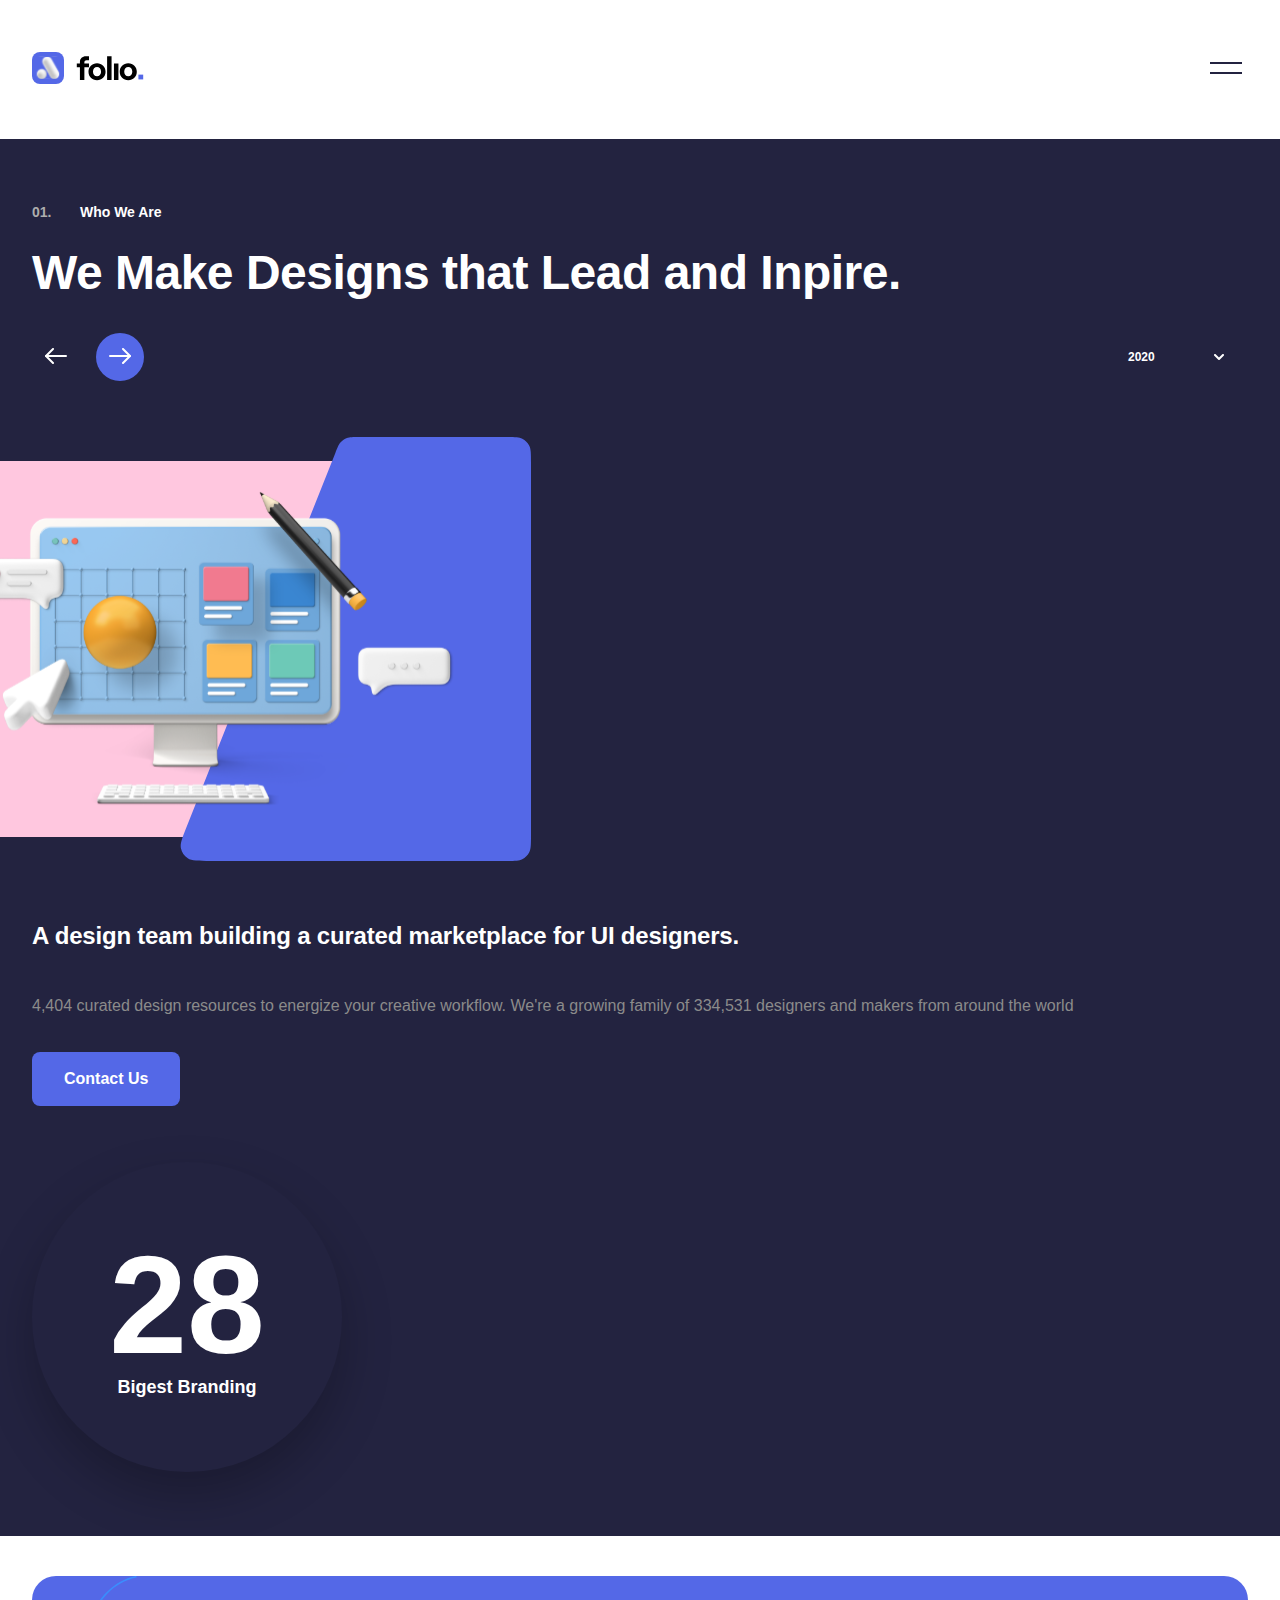
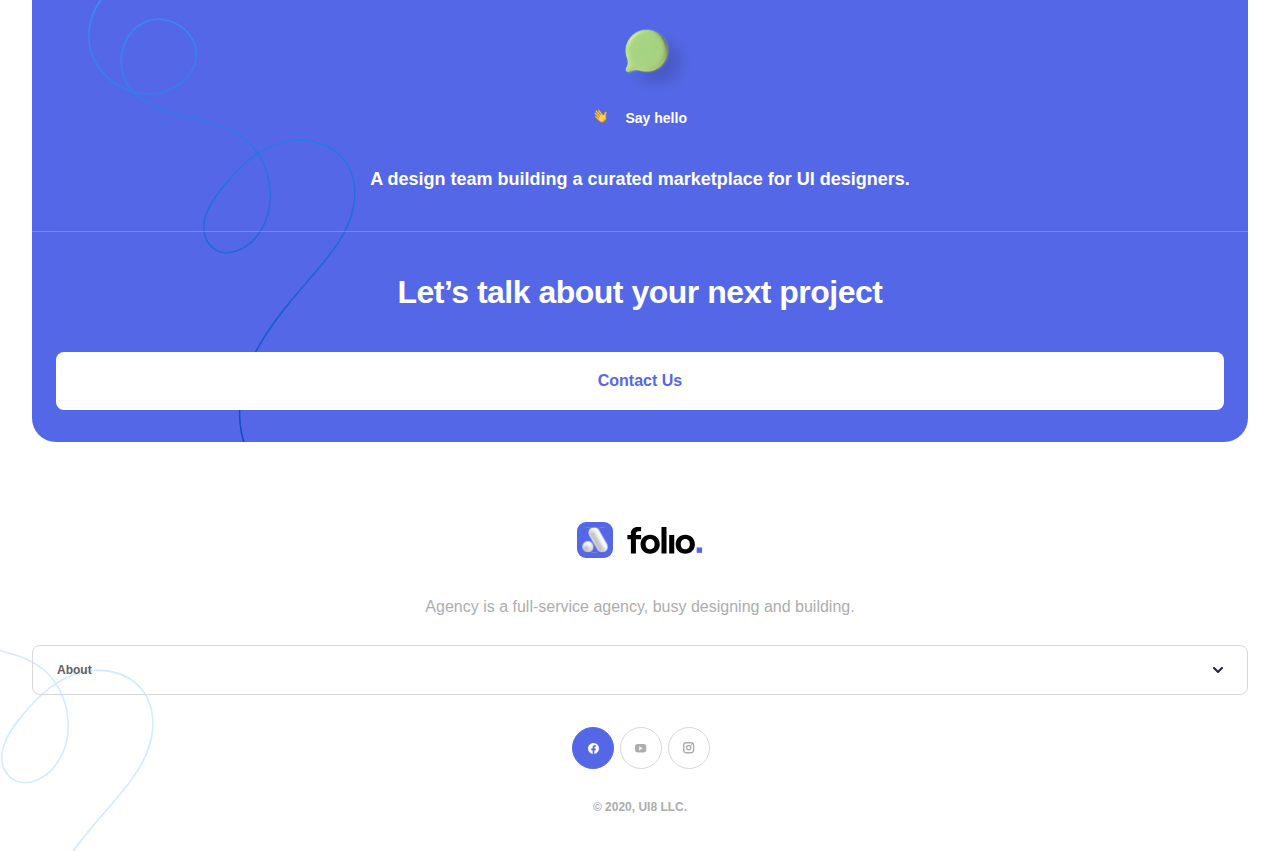
==== about.html @ a5c80059 "add navigation to page work" ====
<!DOCTYPE html>
<html lang="pt-br">
<head>
  <meta charset="UTF-8">
  <meta http-equiv="X-UA-Compatible" content="IE=edge">
  <meta name="viewport" content="width=device-width, initial-scale=1.0">

  <!-- Font -->
  <link rel="stylesheet" href="https://fonts.cdnfonts.com/css/sf-pro-display">

  <title>Folio Agency | Who We Are</title>
  <link rel="shortcut icon" href="./imgs/favicon.png" type="image/x-icon">

  <!-- Styles -->
  <link rel="stylesheet" href="./styles/reset.css">
  <link rel="stylesheet" href="./styles/styles.css">
</head>
<body>
  <header class="header">
    <a href="./" class="header__link">
      <img src="./imgs/logo-light-mode.svg" alt="Logo Folio Agency" class="header__logo">
    </a>
    <button type="button" class="header__button js-toggle-menu-button">
      <img src="./imgs/menu.svg" alt="Menu icon" class="header__icon header__icon--hamburger">
    </button>
  </header>

  <nav class="menu js-menu">
    <header class="header">
      <a href="./" class="header__link">
        <img src="./imgs/logo-dark-mode.svg" alt="Logo Folio Agency Dark Mode" class="header__logo">
      </a>
      <button type="button" class="header__button js-toggle-menu-button">
        <img src="./imgs/close.svg" alt="Close menu" class="header__icon header__icon--close">
      </button>
    </header>

    <ul class="menu__list">
      <li class="menu__item"><a href="./work.html" class="menu__link">Work</a></li>
      <li class="menu__item"><a href="./about.html" class="menu__link menu__link--active">About</a></li>
      <li class="menu__item"><a href="#" class="menu__link">Services</a></li>
      <li class="menu__item"><a href="./cta.html" class="menu__link">Jobs</a></li>
    </ul>

    <ul class="social-media social-media--menu">
      <li class="social-media__item social-media__item--menu social-media--facebook">
        <a href="https://pt-br.facebook.com/" class="social-media__link">
          <img src="./imgs/facebook.svg" alt="Facebook" class="social-media__image">
        </a>
      </li>
      <li class="social-media__item social-media__item--menu social-media--youtube">
        <a href="https://www.youtube.com/" class="social-media__link">
          <img src="./imgs/youtube.svg" alt="Youtube" class="social-media__image">
        </a>
      </li>
      <li class="social-media__item social-media__item--menu social-media--instagram">
        <a href="https://www.instagram.com/" class="social-media__link">
          <img src="./imgs/instagram.svg" alt="Instagram" class="social-media__image">
        </a>
      </li>
    </ul>
  </nav>


  <section class="about">
    <div class="container">
      <div class="summary__tag">
        <span class="summary__tag-number summary__tag-number--dark-mode">01.</span>
        <span class="summary__tag-text summary__tag-text--dark-mode">Who We Are</span>
      </div>

      <div class="summary__title summary__title--dark-mode mb-32">We Make Designs that Lead and Inpire.</div>

      <div class="about__navigation">
        <button class="about__button about__button--transparent">
          <img src="./imgs/arrow-left.svg" alt="Previous" class="about__button-img">
        </button>
        <button class="about__button about__button--primary">
          <img src="./imgs/arrow-right.svg" alt="Next" class="about__button-img">
        </button>

        <div class="select select--about">
          <span class="select__label select__label--about">2020</span>
          <img src="./imgs/dropdown.svg" alt="Dropdown" class="select__icon">
        </div>
      </div>
    </div>

    <img src="./imgs/who-we-are.svg" alt="Who We Are" class="about__image">

    <div class="container">
      <h6 class="about__heading">A design team building a curated marketplace for UI designers.</h6>

      <p class="about__text">4,404 curated design resources to energize your creative workflow. We're a growing family of 334,531 designers and makers from around the world</p>

      <a href="#" class="button">Contact Us</a>

      <div class="about__branding">
        <p class="about__branding-number">28</p>
        <p class="about__branding-text">Bigest Branding</p>
      </div>
    </div>
  </section>

  <footer class="footer">
    <div class="footer__card">
      <img src="./imgs/speech-bubble.svg" alt="Speech baloon" class="footer__speech">

      <p class="footer__greeting">
        <img src="./imgs/wave-hand.svg" alt="Say hello" class="footer__greeting-img">
        <span class="footer__greeting-text">Say hello</span>
      </p>

      <p class="footer__info">A design team building a curated marketplace for UI designers.</p>

      <h2 class="footer__invite">Let’s talk about your next project</h2>

      <div class="footer__card-container">
        <a href="#" class="footer__button">Contact Us</a>
      </div>
    </div>

    <div class="footer__container">
      <img src="./imgs/logo-light-mode.svg" alt="Logo Folio Agency" class="footer__image">

      <p class="footer__text">Agency is a full-service agency, busy designing and building.</p>

      <div class="select">
        <span class="select__label">About</span>
        <img src="./imgs/dropdown-dark.svg" alt="Dropdown" class="select__icon">
      </div>

      <ul class="social-media social-media--footer">
        <li class="social-media__item social-media__item--footer social-media--facebook">
          <a href="https://pt-br.facebook.com/" class="social-media__link social-media__link--primary">
            <img src="./imgs/facebook.svg" alt="Facebook" class="social-media__image">
          </a>
        </li>
        <li class="social-media__item social-media__item--footer social-media--youtube">
          <a href="https://www.youtube.com/" class="social-media__link">
            <img src="./imgs/youtube.svg" alt="Youtube" class="social-media__image">
          </a>
        </li>
        <li class="social-media__item social-media__item--footer social-media--instagram">
          <a href="https://www.instagram.com/" class="social-media__link">
            <img src="./imgs/instagram.svg" alt="Instagram" class="social-media__image">
          </a>
        </li>
      </ul>
    </div>

    <p class="footer__copyright">© 2020, UI8 LLC.</p>
  </footer>

  <script src="./js/index.js"></script>
</body>
</html>
---- styles/styles.css ----
html {
  box-sizing: border-box;
}

body {
  font-family: "SF Pro Display", sans-serif;
}

.header {
  display: flex;
  justify-content: space-between;
  align-items: center;
  padding: 52px 32px;
}
.header__logo {
  height: 32px;
  cursor: pointer;
}
.header__button {
  background-color: transparent;
  border: none;
}
.header__icon {
  cursor: pointer;
}
.header__icon--hamburger {
  width: 32px;
}
.header__icon--close {
  width: 24px;
}

.menu {
  position: fixed;
  top: 0;
  left: -100vw;
  z-index: 100;
  width: 100%;
  min-height: 100vh;
  background-color: #232340;
  background-image: url(../../imgs/line-menu.svg);
  background-repeat: no-repeat;
  background-position-x: 94px;
}
.menu--active {
  left: 0;
}
.menu__list {
  margin: 138px 32px 0;
}
.menu__item {
  margin-bottom: 40px;
}
.menu__item:last-of-type {
  margin-bottom: 0;
}
.menu__link {
  font-style: normal;
  font-weight: 700;
  font-size: 2rem;
  line-height: 2.5rem;
  letter-spacing: -0.03125rem;
  color: #595976;
  text-decoration: none;
}
.menu__link--active {
  color: #FFFFFF;
}

.hero {
  background-image: url(../../imgs/line.svg);
  background-repeat: no-repeat;
  background-position-x: 176px;
  overflow-x: hidden;
}
.hero__image {
  position: relative;
  top: -40px;
  left: 40px;
}

.about {
  background-color: #232340;
  overflow-x: hidden;
  padding: 64px 0;
}
.about__navigation {
  display: grid;
  grid-template-columns: 48px 48px 1fr;
  align-items: center;
  gap: 16px;
}
.about__button {
  border: none;
  border-radius: 50%;
  height: 48px;
  width: 48px;
}
.about__button--transparent {
  background-color: transparent;
}
.about__button--primary {
  background-color: #5468E7;
}
.about__image {
  position: relative;
  top: 0;
  left: -115px;
  height: 424px;
  margin: 56px 0;
}
.about__heading {
  font-style: normal;
  font-weight: 700;
  font-size: 1.5rem;
  line-height: 2rem;
  letter-spacing: -0.0125rem;
  color: #FFFFFF;
  margin-bottom: 40px;
}
.about__text {
  font-style: normal;
  font-weight: 400;
  font-size: 1rem;
  line-height: 1.75rem;
  color: #8B8B8B;
  margin-bottom: 32px;
}
.about__branding {
  display: flex;
  flex-direction: column;
  align-items: center;
  justify-content: center;
  width: 310px;
  height: 310px;
  box-shadow: 0px 23px 51px rgba(0, 0, 0, 0.242297);
  border-radius: 50%;
  margin-top: 56px;
}
.about__branding-number {
  color: #FFFFFF;
  font-size: 8.75rem;
  font-weight: 600;
}
.about__branding-text {
  font-style: normal;
  font-weight: 600;
  font-size: 1.125rem;
  line-height: 1.5rem;
  color: #FFFFFF;
}

.select {
  padding: 16px 24px;
  display: flex;
  justify-content: space-between;
  background-color: transparent;
  border-radius: 8px;
  border: 1px solid #D8D8D8;
}
.select--about {
  justify-self: end;
  border: none;
  width: 144px;
  box-sizing: border-box;
}
.select__label {
  font-style: normal;
  font-weight: 600;
  font-size: 0.75rem;
  line-height: 1rem;
  color: #606060;
}
.select__label--about {
  color: #FFFFFF;
}
.select__icon {
  width: 0.625rem;
}

.button {
  font-style: normal;
  font-weight: 700;
  font-size: 1rem;
  line-height: 1.375rem;
  color: #FFFFFF;
  display: inline-block;
  text-decoration: none;
  padding: 1rem 2rem;
  border-radius: 8px;
  background-color: #5468E7;
  cursor: pointer;
}
.button--white {
  color: #5468E7;
  background-color: #FFFFFF;
}
.button--above {
  position: relative;
  z-index: 10;
}
.button--large {
  width: 100%;
  box-sizing: border-box;
}

.footer {
  margin-top: 40px;
  padding-bottom: 36px;
  background-image: url(../../imgs/line.svg);
  background-repeat: no-repeat;
  background-position-y: 530px;
  background-position-x: -114px;
}
.footer__card {
  padding-top: 50px;
  padding-bottom: 32px;
  margin: 0 32px;
  border-radius: 24px;
  background-color: #5468E7;
  background-image: url(../../imgs/line-footer.svg);
  background-repeat: no-repeat;
  background-position-x: 56px;
  text-align: center;
}
.footer__card-container {
  padding: 0 24px;
}
.footer__speech {
  position: relative;
  left: 20px;
  margin-bottom: 6px;
}
.footer__greeting-img {
  width: 0.875rem;
  margin-right: 0.875rem;
}
.footer__greeting-text {
  font-style: normal;
  font-weight: 600;
  font-size: 0.875rem;
  line-height: 1.125rem;
  color: #FFFFFF;
}
.footer__info {
  font-style: normal;
  font-weight: 600;
  font-size: 1.125rem;
  line-height: 1.5rem;
  color: #FFFFFF;
  padding: 40px;
  border-bottom: 1px solid rgba(255, 255, 255, 0.2);
}
.footer__invite {
  font-style: normal;
  font-weight: 700;
  font-size: 2rem;
  line-height: 2.5rem;
  letter-spacing: -0.03125rem;
  color: #FFFFFF;
  margin: 40px 0;
  padding: 0 24px;
}
.footer__button {
  font-style: normal;
  font-weight: 700;
  font-size: 1rem;
  line-height: 1.375rem;
  color: #5468E7;
  text-decoration: none;
  background-color: #FFFFFF;
  border-radius: 8px;
  padding: 18px 0;
  display: block;
}
.footer__container {
  padding: 0 32px;
  text-align: center;
  margin-top: 80px;
}
.footer__image {
  height: 36px;
}
.footer__text {
  font-style: normal;
  font-weight: 400;
  font-size: 1rem;
  line-height: 1.75rem;
  color: #ADADAD;
  margin-top: 32px;
  margin-bottom: 24px;
}
.footer__copyright {
  font-style: normal;
  font-weight: 600;
  font-size: 0.75rem;
  line-height: 1rem;
  color: #ADADAD;
  margin-top: 32px;
  text-align: center;
}

.social-media {
  display: flex;
}
.social-media--menu {
  margin-left: 46px;
  margin-top: 146px;
  margin-bottom: 52px;
}
.social-media--footer {
  align-items: center;
  justify-content: center;
  margin-top: 32px;
}
.social-media__item {
  width: 2.5rem;
  height: 2.5rem;
}
.social-media__item--menu {
  margin-right: 32px;
}
.social-media__item--menu:last-of-type {
  margin-right: 0;
}
.social-media__item--footer {
  margin-right: 8px;
}
.social-media__item--footer:last-of-type {
  margin-right: 0;
}
.social-media__link {
  display: flex;
  align-items: center;
  justify-content: center;
  width: 100%;
  height: 100%;
  border: 1px solid #D8D8D8;
  border-radius: 50%;
}
.social-media__link--primary {
  border: 1px solid #5468E7;
  background-color: #5468E7;
}

.cta {
  overflow: hidden;
  position: relative;
  padding-bottom: 48px;
}
.cta__container {
  background-color: #5468E7;
  margin: 0 32px;
  border-radius: 28px;
  padding-top: 64px;
  padding-left: 40px;
  height: 930px;
  box-sizing: border-box;
}
.cta__image {
  position: absolute;
  z-index: 0;
  top: 250px;
  left: -88px;
}

.jobs {
  background: linear-gradient(360deg, rgba(255, 255, 255, 0.0001) 0%, rgba(237, 229, 240, 0.504289) 100%);
  position: relative;
  overflow: hidden;
}
.jobs::before {
  content: url(../../imgs/line-jobs.svg);
  position: absolute;
  z-index: -1;
  top: 0;
  left: 162px;
}
.jobs__card-list {
  display: grid;
  grid-template-columns: 1fr;
  gap: 16px;
  margin-top: 48px;
  padding-bottom: 56px;
  position: relative;
  z-index: 1;
}
.jobs__card-item {
  background: #FFFFFF;
  border-radius: 24px;
  margin: 0 32px;
  padding: 45px 40px;
  box-shadow: -4px 16px 46px 5px #EDEDED;
}
.jobs__card-item--highlight {
  background-color: #232340;
  margin-right: 0;
  border-radius: 24px 0 0 24px;
  display: grid;
  grid-template-columns: 1fr 64px;
  grid-template-rows: auto auto 1fr;
  padding-bottom: 12px;
  padding-top: 12px;
}
.jobs__card-title {
  font-style: normal;
  font-weight: 700;
  font-size: 1.5rem;
  line-height: 2rem;
  letter-spacing: -0.0125rem;
  color: #232340;
}
.jobs__card-title--highlight {
  color: #FFFFFF;
  margin-top: 33px;
}
.jobs__card-description {
  font-style: normal;
  font-weight: 400;
  font-size: 1rem;
  line-height: 1.75rem;
  color: #606060;
  margin-bottom: 10px;
}
.jobs__card-description--highlight {
  color: #8B8B8B;
}
.jobs__card-notification {
  font-style: normal;
  font-weight: 600;
  font-size: 0.875rem;
  line-height: 1.125rem;
  color: #FFFFFF;
  background-image: linear-gradient(180deg, #3A8FFF 0%, #0837AE 100%);
  display: inline-flex;
  width: 1.5rem;
  height: 1.5rem;
  border-radius: 50%;
  justify-content: center;
  align-items: center;
  margin-left: 15px;
}
.jobs__card-link {
  text-decoration: none;
}
.jobs__card-image {
  grid-row: 1/span 3;
  grid-column: 2;
}

.summary__title {
  font-style: normal;
  font-weight: 700;
  font-size: 3rem;
  line-height: 3.5rem;
  letter-spacing: -0.03125rem;
  color: #232340;
  margin-bottom: 24px;
}
.summary__title--dark-mode {
  color: #FFFFFF;
}
.summary__title--white {
  color: #FFFFFF;
}
.summary__text {
  font-style: normal;
  font-weight: 400;
  font-size: 1rem;
  line-height: 1.75rem;
  color: #606060;
}
.summary__tag {
  margin-bottom: 24px;
}
.summary__tag-number {
  font-style: normal;
  font-weight: 600;
  font-size: 0.875rem;
  line-height: 1.125rem;
  color: #5468E7;
  margin-right: 24px;
}
.summary__tag-number--dark-mode {
  color: #ADADAD;
}
.summary__tag-number--white {
  color: #FFFFFF;
}
.summary__tag-text {
  font-style: normal;
  font-weight: 600;
  font-size: 0.875rem;
  line-height: 1.125rem;
  color: #5468E7;
}
.summary__tag-text--dark-mode {
  color: #FFFFFF;
}
.summary__tag-text--white {
  color: #FFFFFF;
}

.projects {
  display: grid;
  grid-template-columns: 1fr;
  gap: 32px;
  margin: 56px 32px 0;
}

.project__image {
  max-width: 100%;
}
.project__image-container {
  background-color: #FFBA79;
  border-radius: 18px;
  height: 356px;
  box-sizing: border-box;
  display: flex;
  justify-content: center;
  align-items: center;
  position: relative;
}
.project__image-container--shade-3 {
  background-color: #E8BEFF;
}
.project__image-container--shade-4 {
  background-color: #FFCE79;
}
.project__image-container--shade-5 {
  background-color: #D1ECFD;
}
.project__featured {
  position: absolute;
  left: 24px;
  bottom: 24px;
  color: #FFFFFF;
  font-weight: 600;
  font-size: 0.625rem;
  line-height: 0.8125rem;
  display: inline-block;
  background-color: #908CFF;
  padding: 8px 16px;
  border-radius: 14px;
}
.project__title {
  font-style: normal;
  font-weight: 700;
  font-size: 1.5rem;
  line-height: 2rem;
  letter-spacing: -0.0125rem;
  color: #232340;
  margin-top: 24px;
}
.project__description {
  font-style: normal;
  font-weight: 400;
  font-size: 1rem;
  line-height: 1.75rem;
  color: #606060;
  width: 228px;
  margin-top: 16px;
}
.project__link {
  display: inline-flex;
  justify-content: center;
  align-items: center;
  height: 48px;
  width: 48px;
  margin-top: 24px;
  border: 2px solid #232340;
  border-radius: 50%;
}
.project__link-img {
  width: 20px;
}

.container {
  padding: 0 32px;
}

.mb-8 {
  margin-bottom: 8px;
}
.mb-24 {
  margin-bottom: 24px;
}
.mb-32 {
  margin-bottom: 32px;
}
.mt-48 {
  margin-top: 48px;
}

.z-index-1 {
  position: relative;
  z-index: 1;
}/*# sourceMappingURL=styles.css.map */
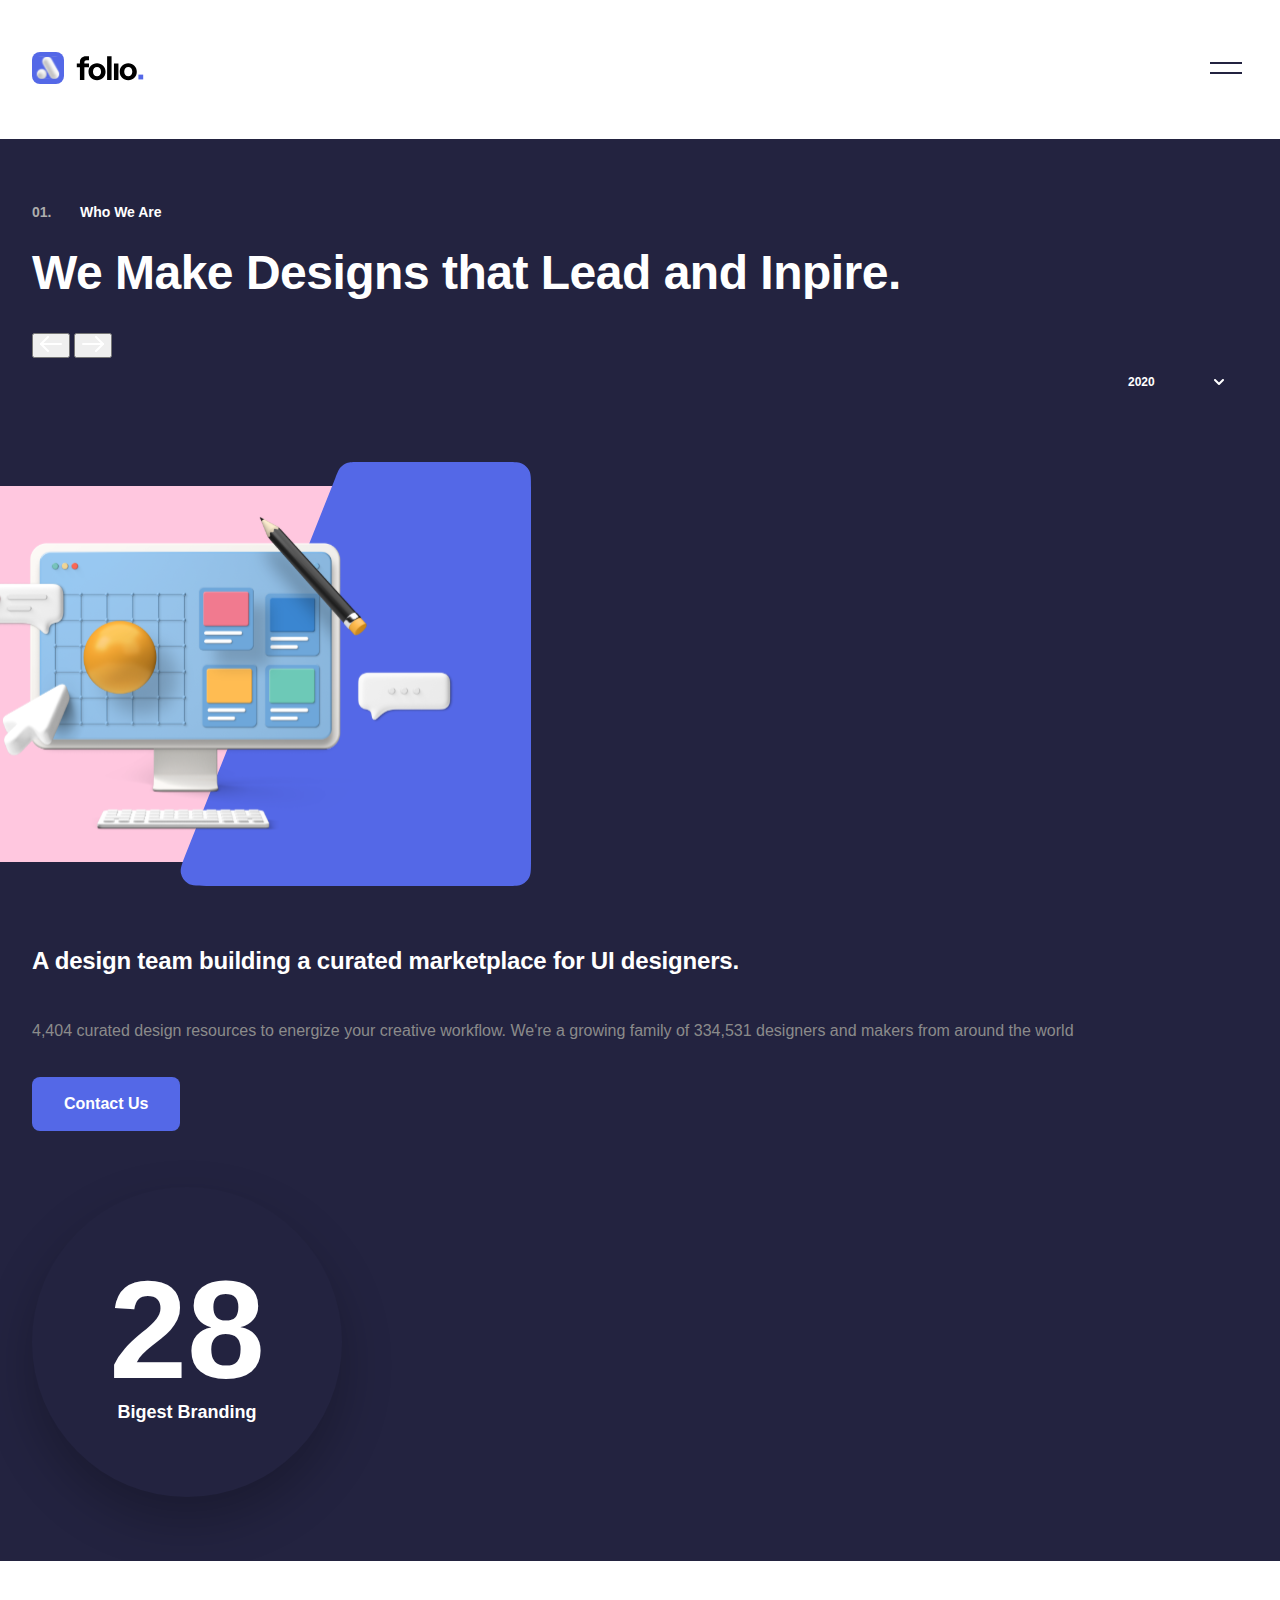
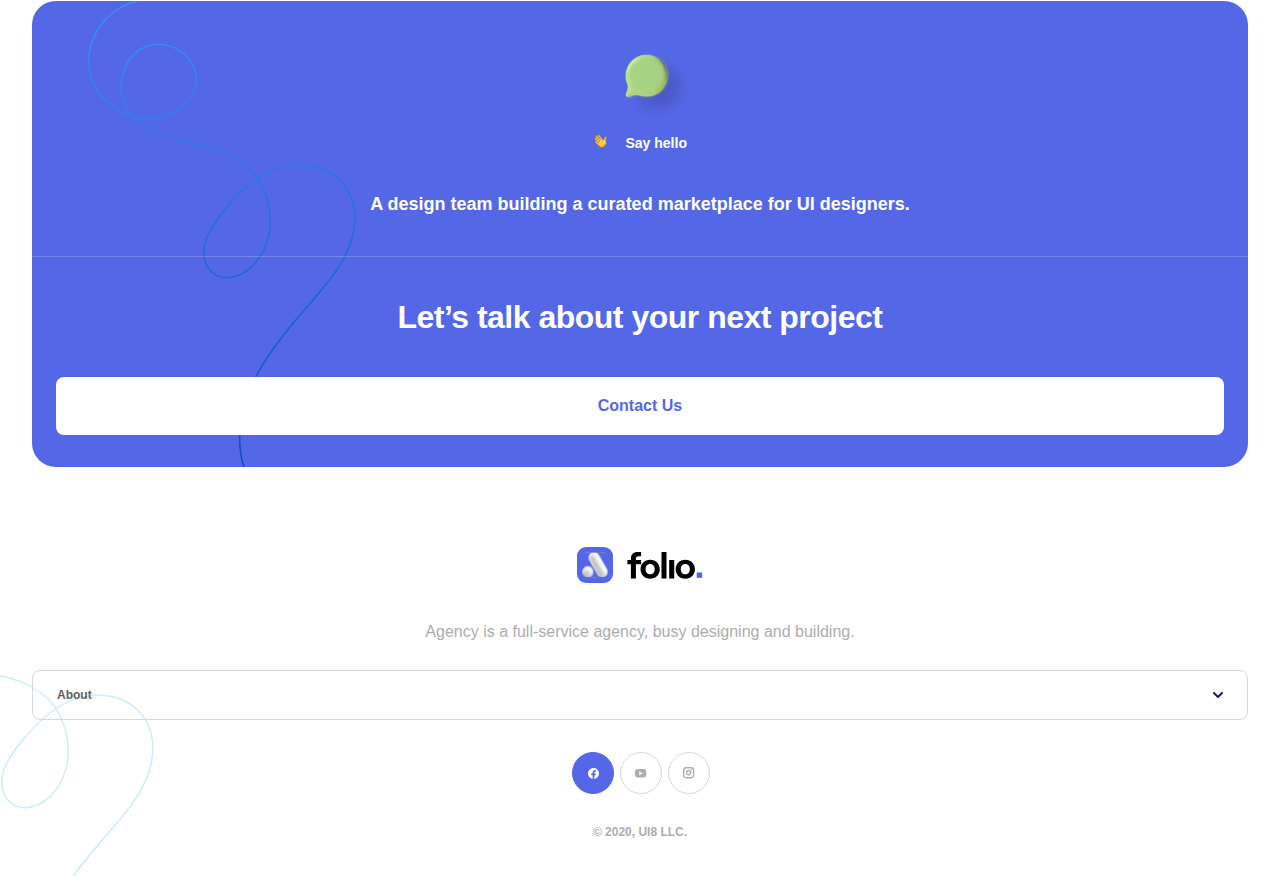
==== commit 56cb74f1: "add navigation to page services" ====
--- a/about.html
+++ b/about.html
@@ -38,7 +38,7 @@
     <ul class="menu__list">
       <li class="menu__item"><a href="./work.html" class="menu__link">Work</a></li>
       <li class="menu__item"><a href="./about.html" class="menu__link menu__link--active">About</a></li>
-      <li class="menu__item"><a href="#" class="menu__link">Services</a></li>
+      <li class="menu__item"><a href="./services.html" class="menu__link">Services</a></li>
       <li class="menu__item"><a href="./cta.html" class="menu__link">Jobs</a></li>
     </ul>
 
--- a/styles/styles.css
+++ b/styles/styles.css
@@ -84,24 +84,6 @@
   overflow-x: hidden;
   padding: 64px 0;
 }
-.about__navigation {
-  display: grid;
-  grid-template-columns: 48px 48px 1fr;
-  align-items: center;
-  gap: 16px;
-}
-.about__button {
-  border: none;
-  border-radius: 50%;
-  height: 48px;
-  width: 48px;
-}
-.about__button--transparent {
-  background-color: transparent;
-}
-.about__button--primary {
-  background-color: #5468E7;
-}
 .about__image {
   position: relative;
   top: 0;
@@ -463,6 +445,15 @@
 .summary__title--white {
   color: #FFFFFF;
 }
+.summary__title--small {
+  font-style: normal;
+  font-weight: 700;
+  font-size: 1.5rem;
+  line-height: 2rem;
+  letter-spacing: -0.0125rem;
+  color: #232340;
+  width: 228px;
+}
 .summary__text {
   font-style: normal;
   font-weight: 400;
@@ -499,6 +490,9 @@
 }
 .summary__tag-text--white {
   color: #FFFFFF;
+}
+.summary__tag-text--dark {
+  color: #232340;
 }
 
 .projects {
@@ -575,6 +569,124 @@
   width: 20px;
 }
 
+.service {
+  background: linear-gradient(360deg, rgba(255, 255, 255, 0.0001) 0%, rgba(237, 229, 240, 0.504289) 100%);
+}
+.service__line {
+  background: url(../../imgs/line-services.svg);
+  position: absolute;
+  top: 976px;
+  left: 0;
+  width: 100%;
+  height: 560px;
+  z-index: -1;
+}
+.service__line-2 {
+  background: url(../../imgs/line-services-2.svg);
+  position: absolute;
+  top: 1836px;
+  left: -53px;
+  width: 100%;
+  height: 560px;
+  z-index: -1;
+}
+.service__list {
+  display: grid;
+  grid-template-columns: 1fr;
+  gap: 24px;
+}
+.service__item {
+  display: flex;
+  align-items: center;
+  justify-content: center;
+  background-color: #FFFFFF;
+  box-shadow: 0 8px rgba(255, 255, 255, 0.5), -4px 16px 46px 5px #EDEDED;
+  border-radius: 32px;
+  box-sizing: border-box;
+  padding: 48px 0;
+}
+.service__item--highlight {
+  background-color: #5468E7;
+  box-shadow: none;
+}
+.service__name {
+  margin-left: 24px;
+  font-style: normal;
+  font-weight: 600;
+  font-size: 1.125rem;
+  line-height: 1.5rem;
+  color: #5468E7;
+}
+.service__name--highlight {
+  color: #FFFFFF;
+}
+
+.successfull__number {
+  font-style: normal;
+  font-weight: 600;
+  font-size: 8.75rem;
+  line-height: 10.4375rem;
+  color: #5468E7;
+}
+.successfull__text {
+  font-style: normal;
+  font-weight: 600;
+  font-size: 1.125rem;
+  line-height: 1.5rem;
+  color: #232340;
+  display: flex;
+  align-items: center;
+}
+.successfull__emoji {
+  margin-right: 16px;
+  font-size: 1.125rem;
+}
+
+.navigation {
+  display: grid;
+  grid-template-columns: 48px 48px 1fr;
+  align-items: center;
+  gap: 16px;
+}
+.navigation__button {
+  border: none;
+  border-radius: 50%;
+  height: 48px;
+  width: 48px;
+}
+.navigation__button--transparent {
+  background-color: transparent;
+}
+.navigation__button--primary {
+  background-color: #5468E7;
+}
+
+.carousel {
+  width: 100%;
+}
+.carousel__navigation {
+  display: flex;
+  align-items: center;
+  justify-content: center;
+  margin: 48px 0;
+}
+.carousel__link {
+  background-color: #FFFFFF;
+  box-shadow: 0px 1px 3px rgba(0, 0, 0, 0.30171);
+  width: 6px;
+  height: 6px;
+  margin-right: 24px;
+  cursor: pointer;
+  border-radius: 50%;
+}
+.carousel__link--active {
+  background: linear-gradient(180deg, #3A8FFF 0%, #0837AE 100%);
+  box-shadow: none;
+}
+.carousel__link:last-of-type {
+  margin-right: 0;
+}
+
 .container {
   padding: 0 32px;
 }
@@ -588,9 +700,15 @@
 .mb-32 {
   margin-bottom: 32px;
 }
+.mt-36 {
+  margin-top: 36px;
+}
 .mt-48 {
   margin-top: 48px;
 }
+.mt-56 {
+  margin-top: 56px;
+}
 
 .z-index-1 {
   position: relative;
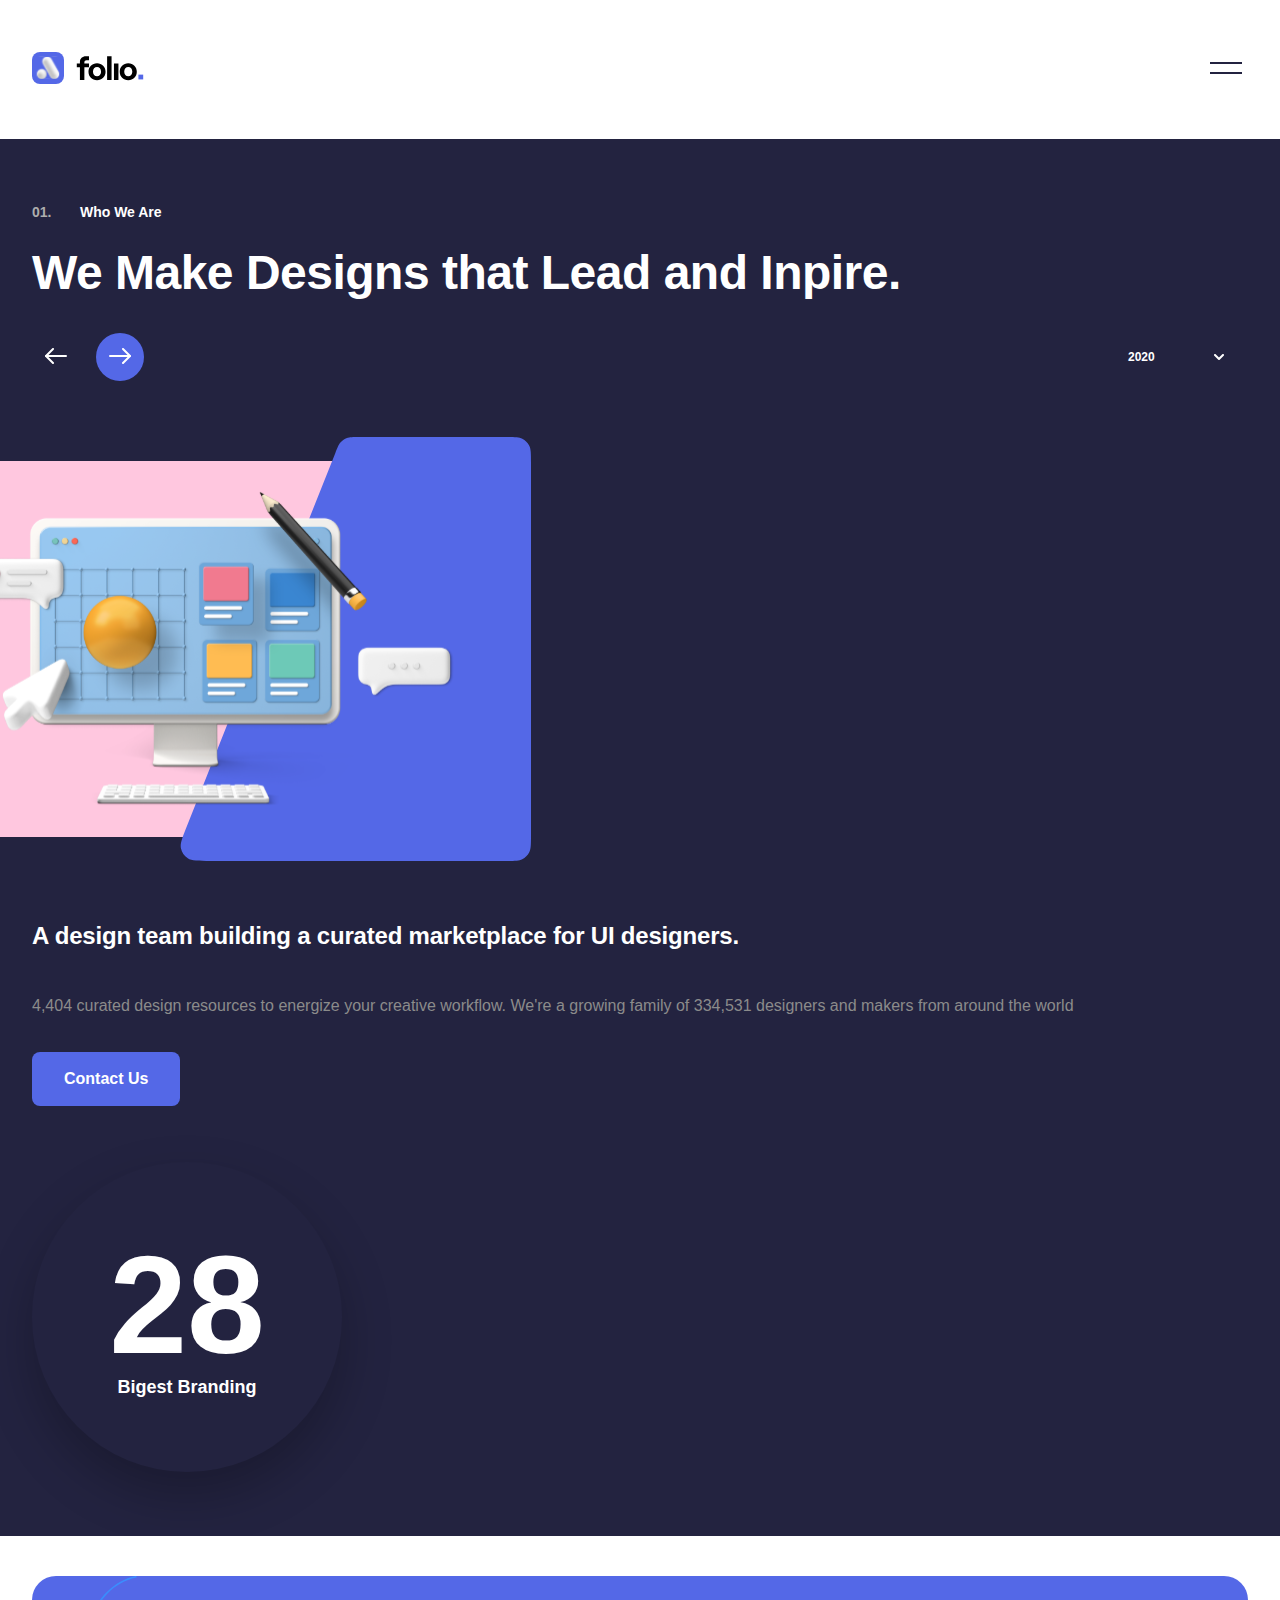
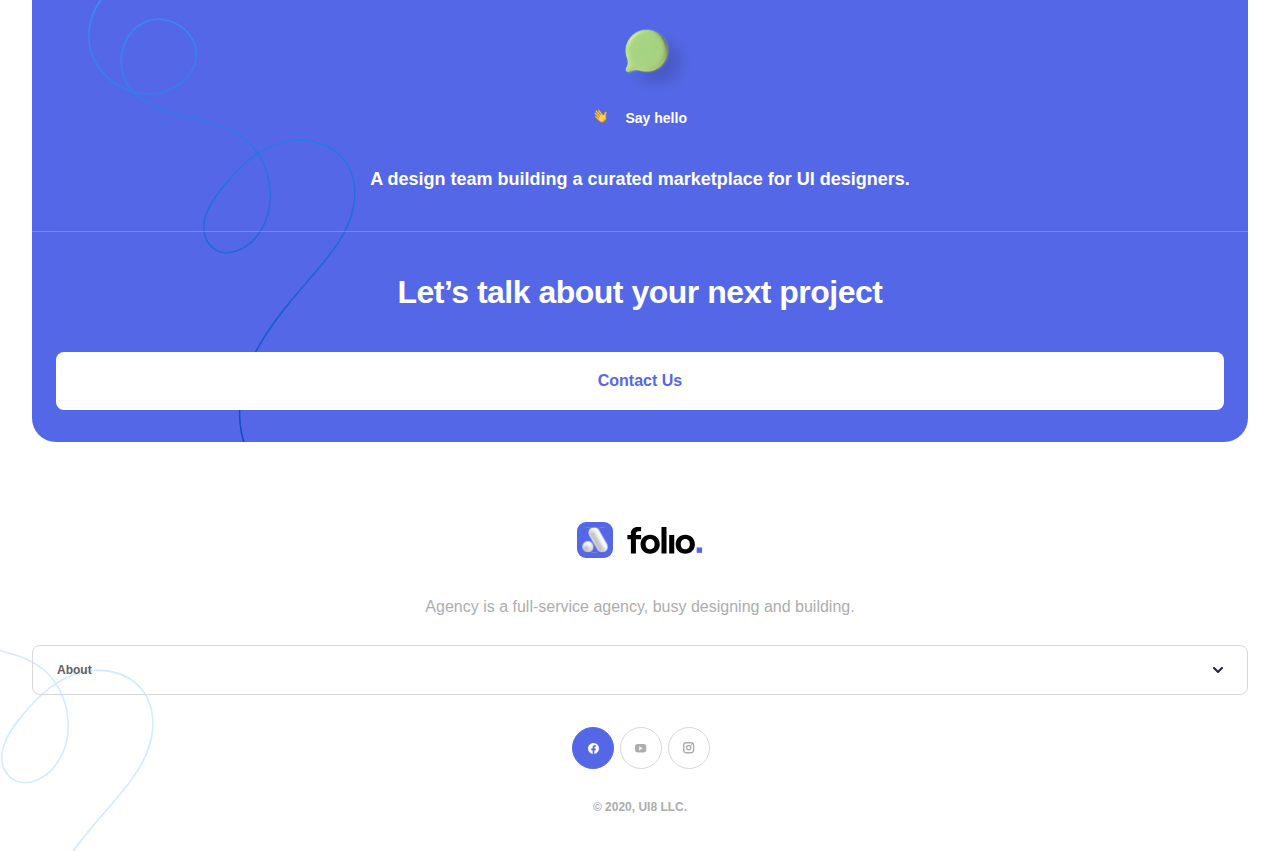
==== commit dd9cce16: "fix navigation buttons style" ====
--- a/about.html
+++ b/about.html
@@ -71,12 +71,12 @@
 
       <div class="summary__title summary__title--dark-mode mb-32">We Make Designs that Lead and Inpire.</div>
 
-      <div class="about__navigation">
-        <button class="about__button about__button--transparent">
-          <img src="./imgs/arrow-left.svg" alt="Previous" class="about__button-img">
+      <div class="navigation">
+        <button class="navigation__button navigation__button--transparent">
+          <img src="./imgs/arrow-left.svg" alt="Previous" class="navigation__button-img">
         </button>
-        <button class="about__button about__button--primary">
-          <img src="./imgs/arrow-right.svg" alt="Next" class="about__button-img">
+        <button class="navigation__button navigation__button--primary">
+          <img src="./imgs/arrow-right.svg" alt="Next" class="navigation__button-img">
         </button>
 
         <div class="select select--about">
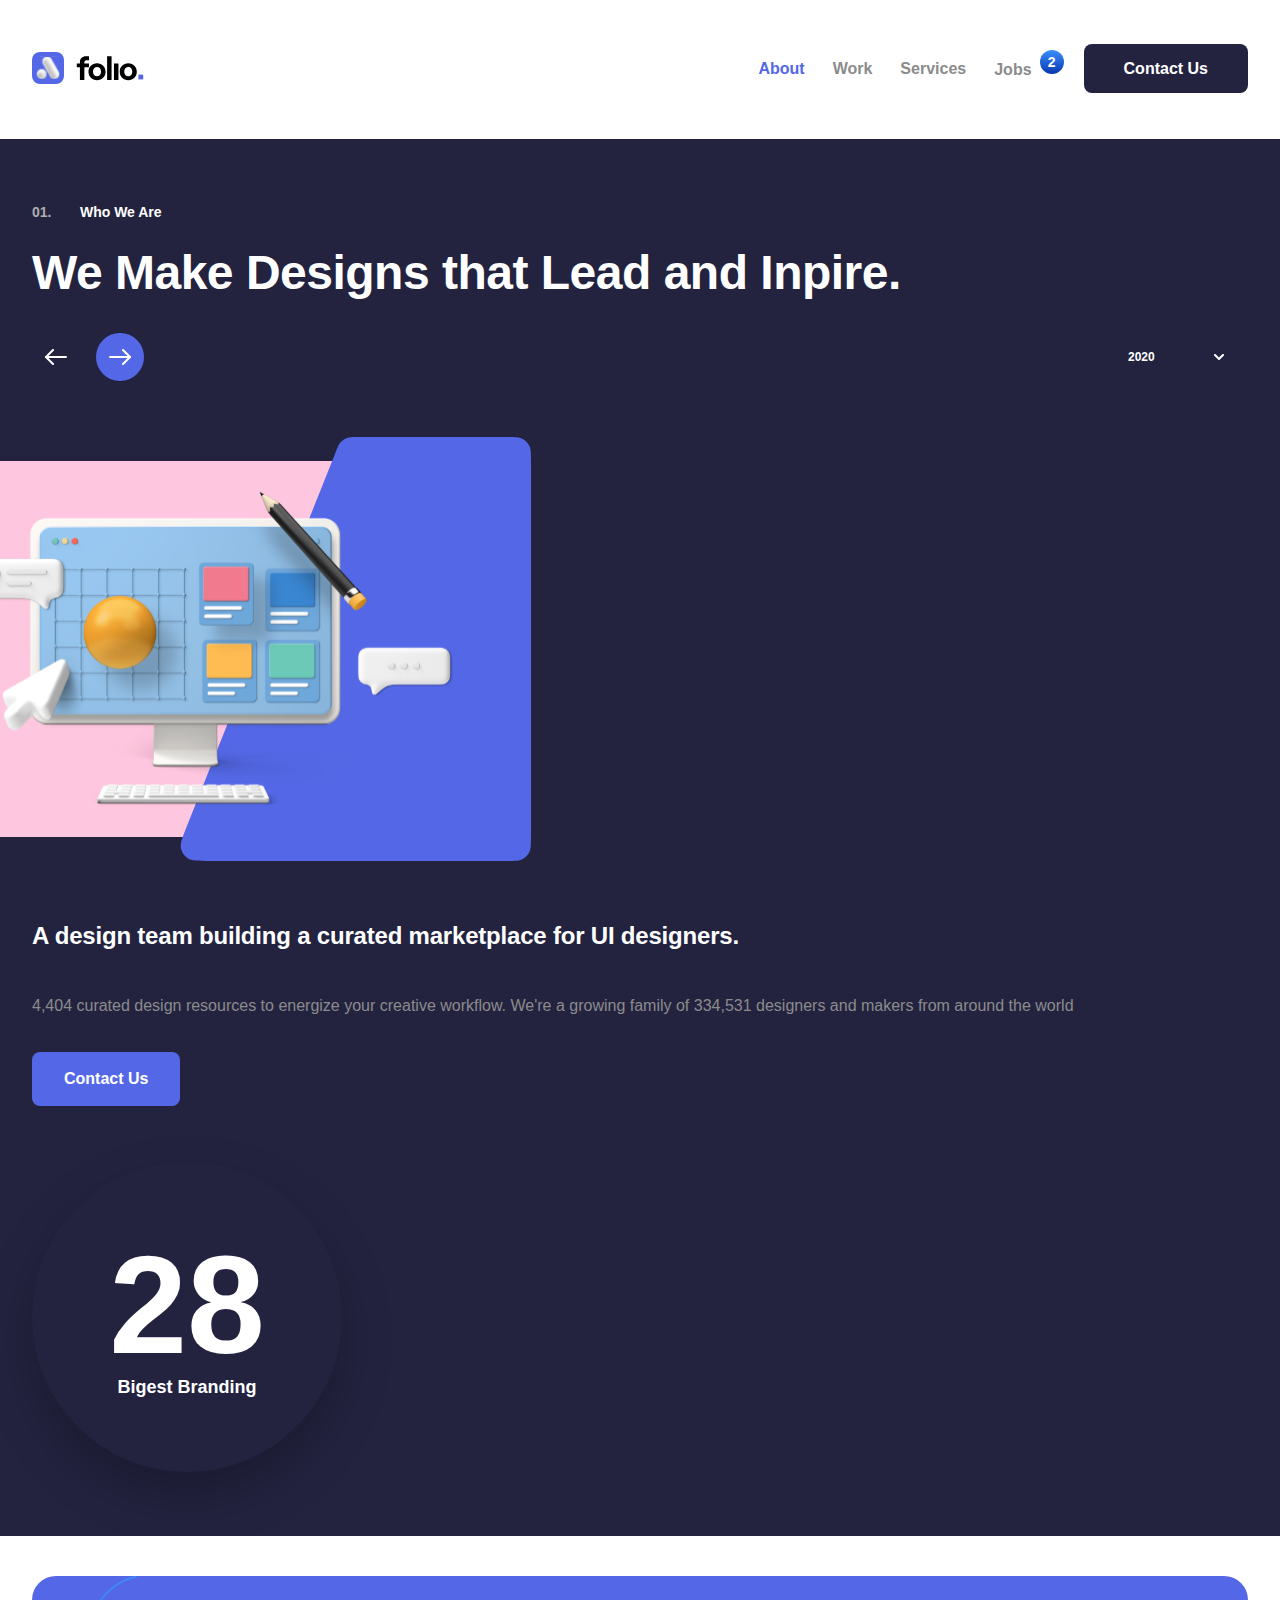
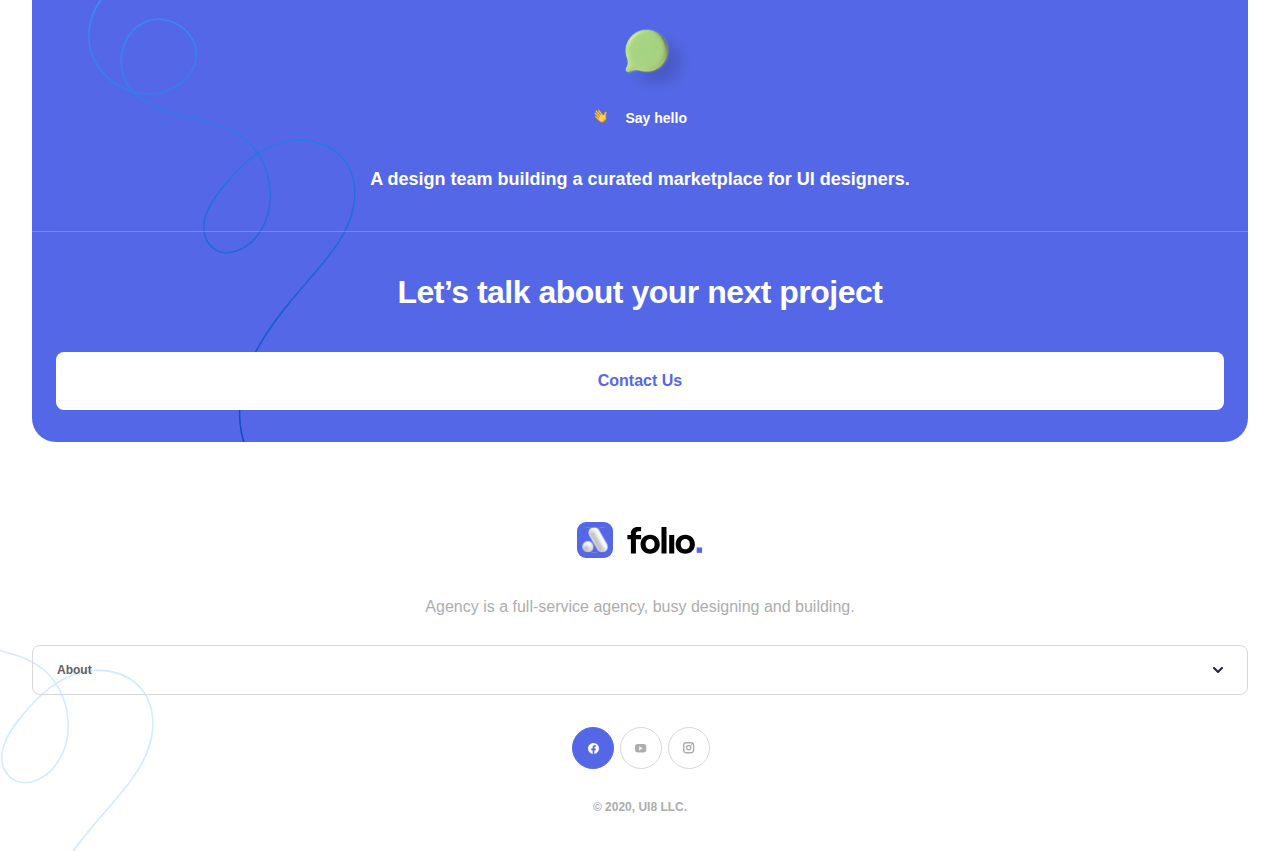
==== commit 55aeb455: "create responsive header component" ====
--- a/about.html
+++ b/about.html
@@ -17,9 +17,18 @@
 </head>
 <body>
   <header class="header">
-    <a href="./" class="header__link">
-      <img src="./imgs/logo-light-mode.svg" alt="Logo Folio Agency" class="header__logo">
+    <a href="./" class="header__logo">
+      <img src="./imgs/logo-light-mode.svg" alt="Logo Folio Agency" class="header__image">
     </a>
+
+    <ul class="header__list">
+      <li class="header__item"><a href="./about.html" class="header__link header__link--active">About</a></li>
+      <li class="header__item"><a href="./work.html" class="header__link">Work</a></li>
+      <li class="header__item"><a href="./services.html" class="header__link">Services</a></li>
+      <li class="header__item"><a href="./cta.html" class="header__link header__link--notification">Jobs</a></li>
+      <li class="header__item"><a href="#" class="header__link header__link--contact">Contact Us</a></li>
+    </ul>
+
     <button type="button" class="header__button js-toggle-menu-button">
       <img src="./imgs/menu.svg" alt="Menu icon" class="header__icon header__icon--hamburger">
     </button>
@@ -27,8 +36,8 @@
 
   <nav class="menu js-menu">
     <header class="header">
-      <a href="./" class="header__link">
-        <img src="./imgs/logo-dark-mode.svg" alt="Logo Folio Agency Dark Mode" class="header__logo">
+      <a href="./" class="header__logo">
+        <img src="./imgs/logo-dark-mode.svg" alt="Logo Folio Agency Dark Mode" class="header__image">
       </a>
       <button type="button" class="header__button js-toggle-menu-button">
         <img src="./imgs/close.svg" alt="Close menu" class="header__icon header__icon--close">
@@ -60,7 +69,6 @@
       </li>
     </ul>
   </nav>
-
 
   <section class="about">
     <div class="container">
--- a/styles/styles.css
+++ b/styles/styles.css
@@ -12,7 +12,7 @@
   align-items: center;
   padding: 52px 32px;
 }
-.header__logo {
+.header__image {
   height: 32px;
   cursor: pointer;
 }
@@ -20,6 +20,11 @@
   background-color: transparent;
   border: none;
 }
+@media (min-width: 768px) {
+  .header__button {
+    display: none;
+  }
+}
 .header__icon {
   cursor: pointer;
 }
@@ -28,6 +33,61 @@
 }
 .header__icon--close {
   width: 24px;
+}
+.header__list {
+  display: none;
+}
+@media (min-width: 768px) {
+  .header__list {
+    display: flex;
+  }
+  .header__link {
+    font-style: normal;
+    font-weight: 600;
+    font-size: 1rem;
+    line-height: 1.375rem;
+    color: #8B8B8B;
+    margin-right: 28px;
+    text-decoration: none;
+  }
+  .header__link--active {
+    color: #5468E7;
+  }
+  .header__link--notification {
+    position: relative;
+  }
+  .header__link--notification::after {
+    font-style: normal;
+    font-weight: 600;
+    font-size: 0.875rem;
+    line-height: 1.125rem;
+    color: #FFFFFF;
+    content: "2";
+    display: inline-flex;
+    justify-content: center;
+    align-items: center;
+    position: relative;
+    right: -8px;
+    top: -8px;
+    background: linear-gradient(180deg, #3A8FFF 0%, #0837AE 100%);
+    border-radius: 50%;
+    width: 1.5rem;
+    height: 1.5rem;
+  }
+  .header__link--contact {
+    color: #FFFFFF;
+    padding: 16px 40px;
+    background: #232340;
+    border-radius: 8px;
+    margin: 0;
+  }
+  .header__link--contact--dark-mode {
+    color: #232340;
+    background-color: #FFFFFF;
+  }
+  .header__link--dark-mode {
+    color: #FFFFFF;
+  }
 }
 
 .menu {
@@ -66,6 +126,11 @@
 .menu__link--active {
   color: #FFFFFF;
 }
+@media (min-width: 768px) {
+  .menu {
+    display: none;
+  }
+}
 
 .hero {
   background-image: url(../../imgs/line.svg);
@@ -145,6 +210,9 @@
   border: none;
   width: 144px;
   box-sizing: border-box;
+}
+.select--bg-shade-6 {
+  background-color: #303055;
 }
 .select__label {
   font-style: normal;
@@ -461,6 +529,16 @@
   line-height: 1.75rem;
   color: #606060;
 }
+.summary__text--dark {
+  font-style: normal;
+  font-weight: 700;
+  font-size: 1rem;
+  line-height: 1.375rem;
+  color: #232340;
+}
+.summary__text--small {
+  width: 180px;
+}
 .summary__tag {
   margin-bottom: 24px;
 }
@@ -514,6 +592,9 @@
   justify-content: center;
   align-items: center;
   position: relative;
+}
+.project__image-container--shade-2 {
+  background-color: #908CFF;
 }
 .project__image-container--shade-3 {
   background-color: #E8BEFF;
@@ -648,7 +729,15 @@
   align-items: center;
   gap: 16px;
 }
+.navigation--center {
+  grid-template-columns: auto auto;
+  justify-content: center;
+  margin-top: 40px;
+}
 .navigation__button {
+  display: flex;
+  justify-content: center;
+  align-items: center;
   border: none;
   border-radius: 50%;
   height: 48px;
@@ -663,6 +752,10 @@
 
 .carousel {
   width: 100%;
+  display: flex;
+  flex-direction: column;
+  justify-content: center;
+  align-items: center;
 }
 .carousel__navigation {
   display: flex;
@@ -687,19 +780,246 @@
   margin-right: 0;
 }
 
+.cs-about {
+  background-color: #232340;
+  background-image: url(../../imgs/line-cs-about.svg);
+  background-repeat: no-repeat;
+  background-position-x: 176px;
+  position: relative;
+  padding-bottom: 450px;
+  margin-bottom: 200px;
+}
+.cs-about::after {
+  content: "";
+  background-image: url("../../imgs/laptop.svg");
+  background-repeat: no-repeat;
+  background-position: 32px 76px;
+  width: 100%;
+  height: 600px;
+  position: absolute;
+}
+
+.numbers {
+  display: grid;
+  grid-template-columns: 1fr;
+  gap: 40px;
+}
+.numbers__number {
+  font-style: normal;
+  font-weight: 600;
+  font-size: 8.75rem;
+  line-height: 10.4375rem;
+  color: #FFFFFF;
+}
+.numbers__number--plus::after {
+  content: "+";
+  font-size: 2.8125rem;
+  line-height: 5.5rem;
+  vertical-align: top;
+}
+.numbers__title {
+  font-style: normal;
+  font-weight: 600;
+  font-size: 1.125rem;
+  line-height: 1.5rem;
+  color: #FFFFFF;
+  padding-bottom: 32px;
+  border-bottom: 1px solid #8B8B8B;
+  margin-bottom: 32px;
+}
+.numbers__icon {
+  font-size: 1.125rem;
+}
+.numbers__description {
+  font-style: normal;
+  font-weight: 400;
+  font-size: 1rem;
+  line-height: 1.75rem;
+  color: #8B8B8B;
+}
+
+.download {
+  display: flex;
+  align-items: center;
+  margin-top: 32px;
+}
+.download__text {
+  font-style: normal;
+  font-weight: 600;
+  font-size: 1rem;
+  line-height: 1.375rem;
+  color: #FFFFFF;
+  margin-left: 12px;
+}
+
+.visual-id__number {
+  font-style: normal;
+  font-weight: 600;
+  font-size: 8.75rem;
+  line-height: 10.4375rem;
+  color: #5468E7;
+}
+.visual-id__text {
+  font-style: normal;
+  font-weight: 600;
+  font-size: 1.125rem;
+  line-height: 1.5rem;
+  color: #232340;
+  display: flex;
+  align-items: center;
+}
+.visual-id__text::after {
+  content: "";
+  display: inline-block;
+  margin-left: 52px;
+  width: 16px;
+  height: 2px;
+  background-color: #5468E7;
+}
+.visual-id__number::after {
+  content: "+";
+  font-size: 2.8125rem;
+  line-height: 5.5rem;
+  vertical-align: top;
+}
+.visual-id__card {
+  margin: 56px 16px 0;
+  box-shadow: 0 8px rgba(255, 255, 255, 0.5), -4px 16px 46px 5px #EDEDED;
+  display: grid;
+  grid-template-columns: 1fr;
+  gap: 42px;
+  padding: 36px 24px 48px;
+  border-radius: 28px;
+}
+.visual-id__item {
+  display: flex;
+  align-items: center;
+}
+.visual-id__name {
+  margin-left: 24px;
+  font-style: normal;
+  font-weight: 600;
+  font-size: 1.125rem;
+  line-height: 1.5rem;
+  color: #232340;
+}
+
+.bento {
+  background-image: url(../../imgs/line-bento.svg);
+  background-repeat: no-repeat;
+  background-position-x: 176px;
+  overflow-x: hidden;
+}
+.bento__image {
+  position: relative;
+  top: 0;
+  left: 40px;
+}
+.bento__featured {
+  color: #FFFFFF;
+  font-weight: 600;
+  font-size: 0.625rem;
+  line-height: 0.8125rem;
+  margin-bottom: 16px;
+  display: inline-block;
+  background-color: #FFBA79;
+  padding: 8px 16px;
+  border-radius: 14px;
+}
+.bento__info {
+  margin-top: 32px;
+  display: grid;
+  grid-template-columns: 6rem 6rem;
+  gap: 40px;
+}
+.bento__description {
+  font-style: normal;
+  font-weight: 600;
+  font-size: 0.75rem;
+  line-height: 1rem;
+  color: #5468E7;
+  margin-top: 16px;
+}
+
+.overview {
+  background-image: url(../../imgs/line-bento.svg);
+  background-repeat: no-repeat;
+  background-position-x: 176px;
+  overflow-x: hidden;
+}
+.overview__image {
+  position: relative;
+  top: 0;
+  left: 40px;
+}
+
+.application {
+  margin-top: 40px;
+  display: grid;
+  grid-template-columns: 1fr;
+  gap: 24px;
+}
+.application__title {
+  font-style: normal;
+  font-weight: 700;
+  font-size: 1.5rem;
+  line-height: 2rem;
+  letter-spacing: -0.0125rem;
+  color: #232340;
+}
+.application__item {
+  background-color: #FFFFFF;
+  border-radius: 32px;
+  box-shadow: -4px 16px 46px 5px #EDEDED;
+  padding: 56px 80px;
+  display: flex;
+  align-items: center;
+  justify-content: center;
+  flex-direction: column;
+}
+.application__item--disabled {
+  background-color: rgba(216, 216, 216, 0.3);
+  border: 1px solid #D8D8D8;
+}
+.application__name {
+  margin-top: 24px;
+  font-style: normal;
+  font-weight: 600;
+  font-size: 1.125rem;
+  line-height: 1.5rem;
+  color: #5468E7;
+}
+.application__image {
+  height: 92px;
+  width: 92px;
+}
+
 .container {
   padding: 0 32px;
 }
+.container--small {
+  padding: 0 58px;
+}
+
+.text-align-center {
+  text-align: center;
+}
 
 .mb-8 {
   margin-bottom: 8px;
 }
+.mb-16 {
+  margin-bottom: 16px;
+}
 .mb-24 {
   margin-bottom: 24px;
 }
 .mb-32 {
   margin-bottom: 32px;
 }
+.mb-40 {
+  margin-bottom: 40px;
+}
 .mt-36 {
   margin-top: 36px;
 }
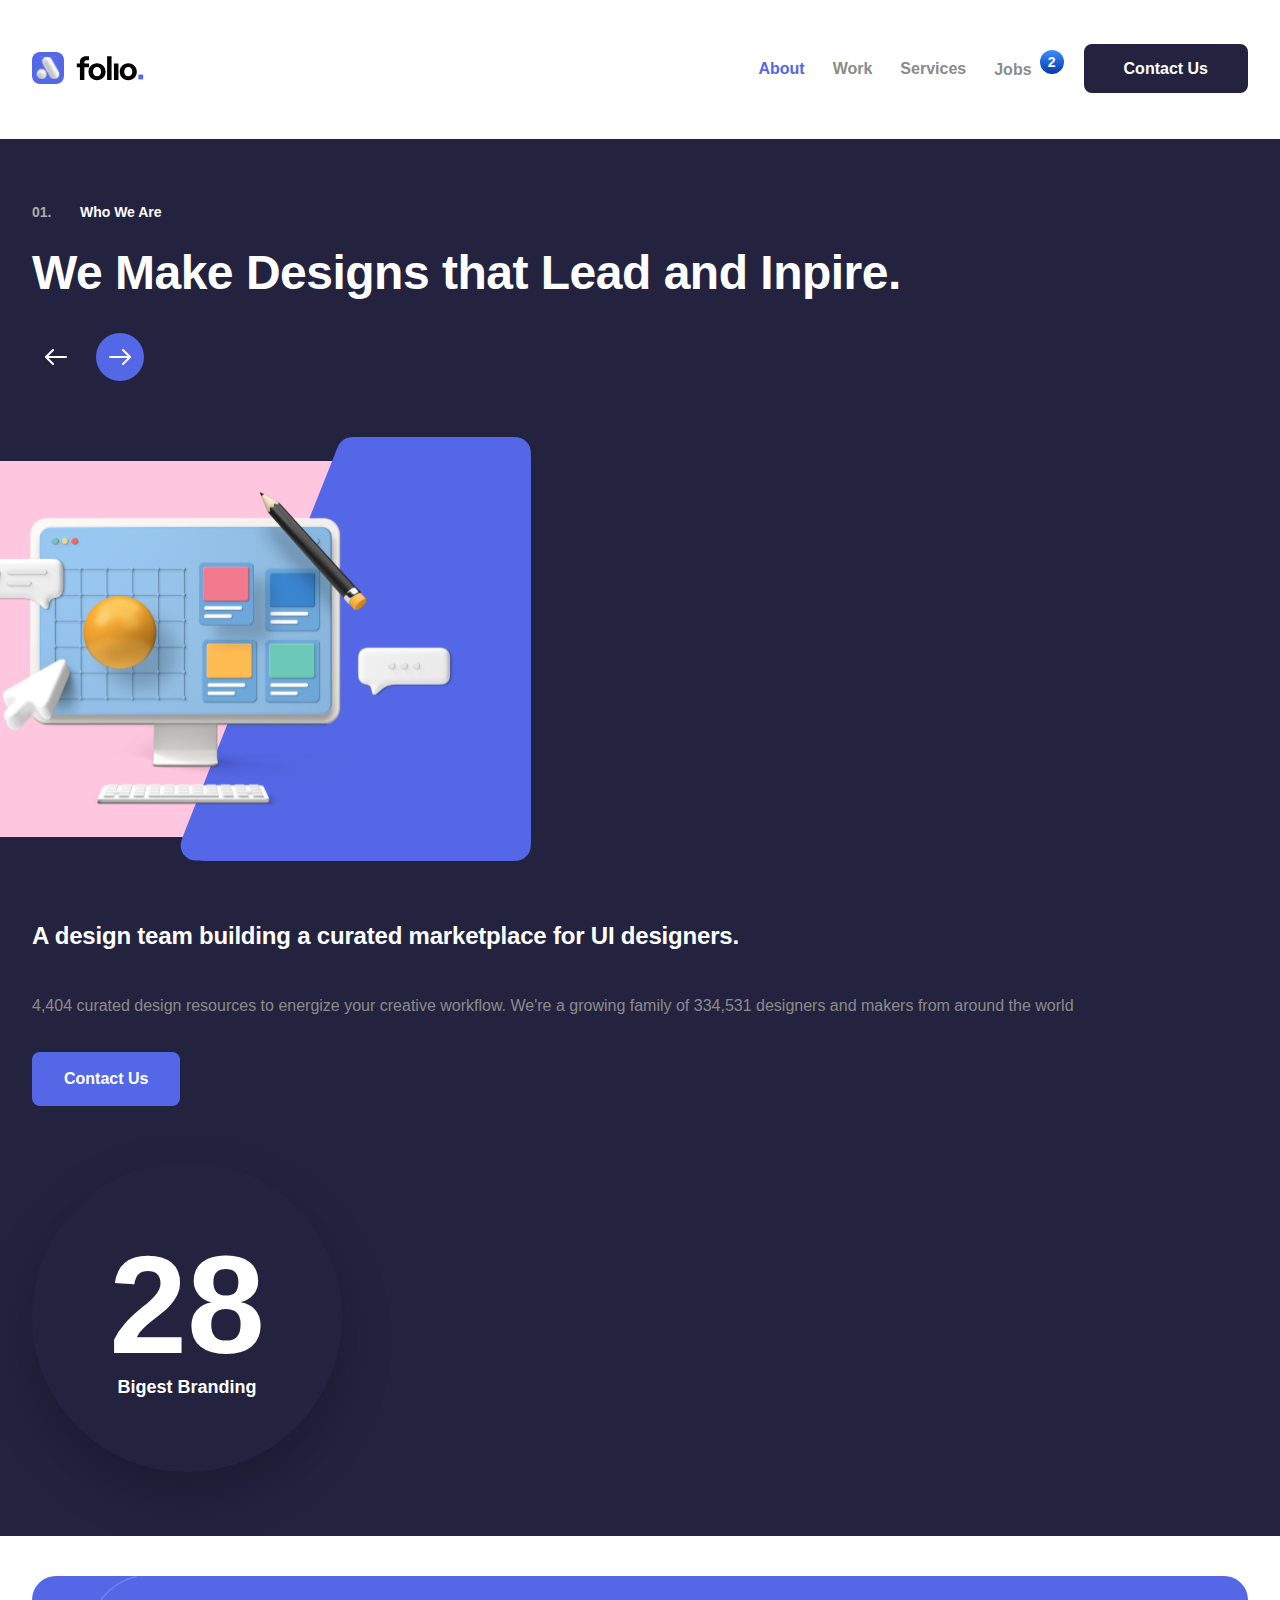
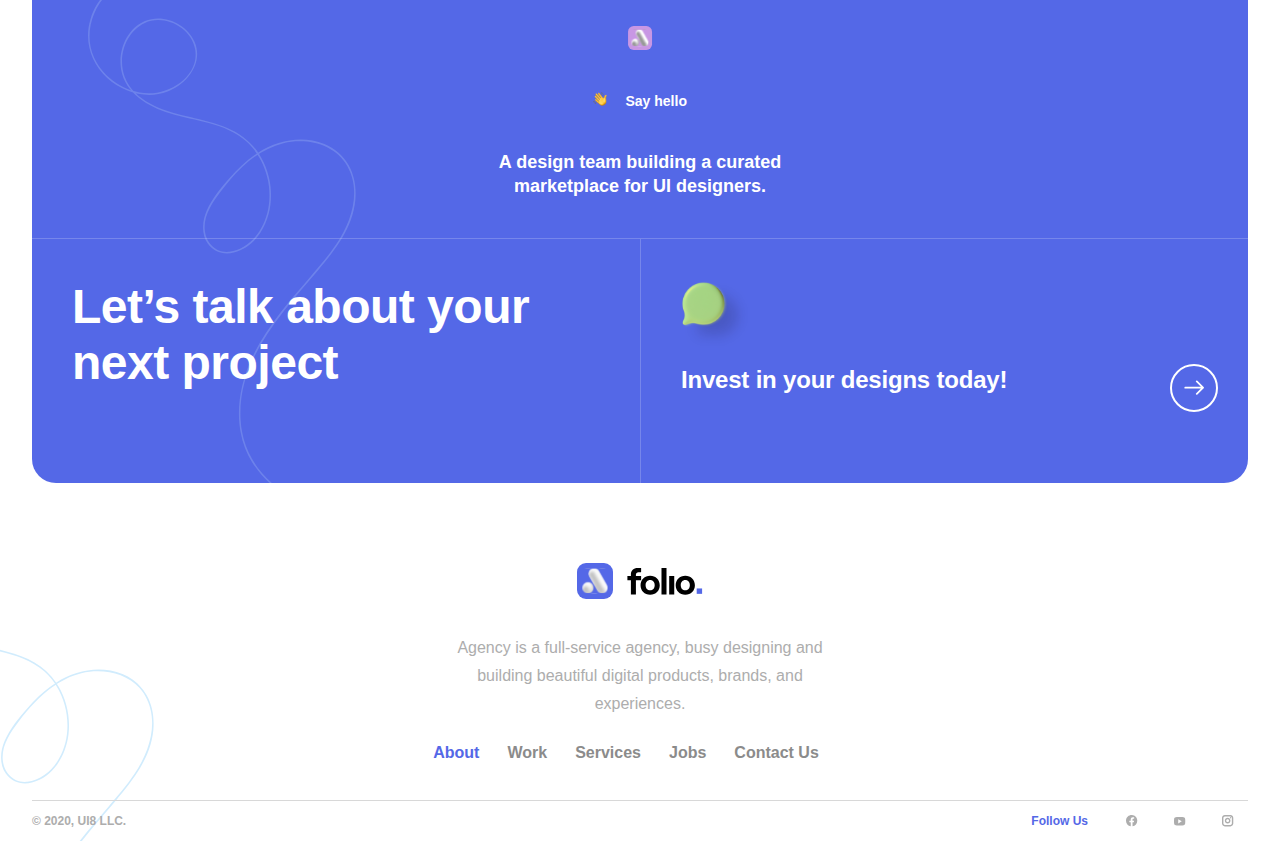
==== commit 89181fb6: "add responsive footer to all pages" ====
--- a/about.html
+++ b/about.html
@@ -113,51 +113,81 @@
   <footer class="footer">
     <div class="footer__card">
       <img src="./imgs/speech-bubble.svg" alt="Speech baloon" class="footer__speech">
+      <img src="./imgs/logo-purple.svg" alt="Logo Folio Agency" class="footer__logo">
 
       <p class="footer__greeting">
         <img src="./imgs/wave-hand.svg" alt="Say hello" class="footer__greeting-img">
         <span class="footer__greeting-text">Say hello</span>
       </p>
 
-      <p class="footer__info">A design team building a curated marketplace for UI designers.</p>
+      <div class="footer__info">
+        <p class="footer__content">
+          A design team building a curated marketplace for UI designers.
+        </p>
+      </div>
 
-      <h2 class="footer__invite">Let’s talk about your next project</h2>
+      <div class="footer__bottom">
+        <div class="footer__left">
+          <h2 class="footer__invite">Let’s talk about your next project</h2>
 
-      <div class="footer__card-container">
-        <a href="#" class="footer__button">Contact Us</a>
+          <div class="footer__card-container">
+            <a href="#" class="footer__button">Contact Us</a>
+          </div>
+        </div>
+
+        <div class="footer__right">
+          <img src="./imgs/speech-bubble.svg" alt="Speech baloon" class="footer__right-speech">
+          <p class="footer__right-text">Invest in your designs today!</p>
+          <div class="footer__right-arrow">
+            <img src="./imgs/arrow.svg" alt="Arrow" class="footer__right-image">
+          </div>
+        </div>
       </div>
     </div>
 
     <div class="footer__container">
       <img src="./imgs/logo-light-mode.svg" alt="Logo Folio Agency" class="footer__image">
 
-      <p class="footer__text">Agency is a full-service agency, busy designing and building.</p>
+      <p class="footer__text footer__text--mobile">Agency is a full-service agency, busy designing and building.</p>
+      <p class="footer__text footer__text--tablet">Agency is a full-service agency, busy designing and building beautiful digital products, brands, and experiences.</p>
 
       <div class="select">
-        <span class="select__label">About</span>
+        <span class="select__label">Jobs</span>
         <img src="./imgs/dropdown-dark.svg" alt="Dropdown" class="select__icon">
       </div>
 
-      <ul class="social-media social-media--footer">
-        <li class="social-media__item social-media__item--footer social-media--facebook">
-          <a href="https://pt-br.facebook.com/" class="social-media__link social-media__link--primary">
-            <img src="./imgs/facebook.svg" alt="Facebook" class="social-media__image">
-          </a>
-        </li>
-        <li class="social-media__item social-media__item--footer social-media--youtube">
-          <a href="https://www.youtube.com/" class="social-media__link">
-            <img src="./imgs/youtube.svg" alt="Youtube" class="social-media__image">
-          </a>
-        </li>
-        <li class="social-media__item social-media__item--footer social-media--instagram">
-          <a href="https://www.instagram.com/" class="social-media__link">
-            <img src="./imgs/instagram.svg" alt="Instagram" class="social-media__image">
-          </a>
-        </li>
+      <ul class="footer__list">
+        <li class="footer__item"><a href="./about.html" class="footer__link footer__link--active">About</a></li>
+        <li class="footer__item"><a href="./work.html" class="footer__link">Work</a></li>
+        <li class="footer__item"><a href="./services.html" class="footer__link">Services</a></li>
+        <li class="footer__item"><a href="./cta.html" class="footer__link">Jobs</a></li>
+        <li class="footer__item"><a href="#" class="footer__link">Contact Us</a></li>
       </ul>
+
+      <div class="footer__footer">
+        <ul class="social-media social-media--footer">
+          <p class="social-media__follow">Follow Us</p>
+          <li class="social-media__item social-media__item--footer social-media--facebook">
+            <a href="https://pt-br.facebook.com/" class="social-media__link social-media__link--primary">
+              <img src="./imgs/facebook.svg" alt="Facebook" class="social-media__image social-media__image--mobile">
+              <img src="./imgs/logo-facebook.svg" alt="Facebook" class="social-media__image social-media__image--tablet">
+            </a>
+          </li>
+          <li class="social-media__item social-media__item--footer social-media--youtube">
+            <a href="https://www.youtube.com/" class="social-media__link">
+              <img src="./imgs/youtube.svg" alt="Youtube" class="social-media__image">
+            </a>
+          </li>
+          <li class="social-media__item social-media__item--footer social-media--instagram">
+            <a href="https://www.instagram.com/" class="social-media__link">
+              <img src="./imgs/instagram.svg" alt="Instagram" class="social-media__image">
+            </a>
+          </li>
+        </ul>
+
+        <p class="footer__copyright">© 2020, UI8 LLC.</p>
+      </div>
     </div>
-
-    <p class="footer__copyright">© 2020, UI8 LLC.</p>
   </footer>
 
   <script src="./js/index.js"></script>
--- a/styles/styles.css
+++ b/styles/styles.css
@@ -227,6 +227,11 @@
 .select__icon {
   width: 0.625rem;
 }
+@media (min-width: 768px) {
+  .select {
+    display: none;
+  }
+}
 
 .button {
   font-style: normal;
@@ -262,9 +267,13 @@
   background-position-y: 530px;
   background-position-x: -114px;
 }
+@media (min-width: 768px) {
+  .footer {
+    padding-bottom: 0;
+  }
+}
 .footer__card {
   padding-top: 50px;
-  padding-bottom: 32px;
   margin: 0 32px;
   border-radius: 24px;
   background-color: #5468E7;
@@ -273,14 +282,29 @@
   background-position-x: 56px;
   text-align: center;
 }
+@media (min-width: 768px) {
+  .footer__card {
+    background-image: url(../../imgs/line-footer-tablet.svg);
+  }
+}
 .footer__card-container {
   padding: 0 24px;
+}
+@media (min-width: 768px) {
+  .footer__card-container {
+    display: none;
+  }
 }
 .footer__speech {
   position: relative;
   left: 20px;
   margin-bottom: 6px;
 }
+@media (min-width: 768px) {
+  .footer__speech {
+    display: none;
+  }
+}
 .footer__greeting-img {
   width: 0.875rem;
   margin-right: 0.875rem;
@@ -293,13 +317,21 @@
   color: #FFFFFF;
 }
 .footer__info {
+  padding: 40px;
+  border-bottom: 1px solid rgba(255, 255, 255, 0.2);
+}
+.footer__content {
   font-style: normal;
   font-weight: 600;
   font-size: 1.125rem;
   line-height: 1.5rem;
   color: #FFFFFF;
-  padding: 40px;
-  border-bottom: 1px solid rgba(255, 255, 255, 0.2);
+}
+@media (min-width: 768px) {
+  .footer__content {
+    width: 350px;
+    margin: 0 auto;
+  }
 }
 .footer__invite {
   font-style: normal;
@@ -310,6 +342,19 @@
   color: #FFFFFF;
   margin: 40px 0;
   padding: 0 24px;
+}
+@media (min-width: 768px) {
+  .footer__invite {
+    font-style: normal;
+    font-weight: 700;
+    font-size: 3rem;
+    line-height: 3.5rem;
+    letter-spacing: -0.03125rem;
+    color: #FFFFFF;
+    text-align: left;
+    padding: 40px 30px 60px 40px;
+    margin: 0;
+  }
 }
 .footer__button {
   font-style: normal;
@@ -340,6 +385,25 @@
   margin-top: 32px;
   margin-bottom: 24px;
 }
+@media (min-width: 768px) {
+  .footer__text {
+    width: 400px;
+    margin: 32px auto 24px;
+  }
+}
+.footer__text--tablet {
+  display: none;
+}
+@media (min-width: 768px) {
+  .footer__text--tablet {
+    display: block;
+  }
+}
+@media (min-width: 768px) {
+  .footer__text--mobile {
+    display: none;
+  }
+}
 .footer__copyright {
   font-style: normal;
   font-weight: 600;
@@ -349,6 +413,95 @@
   margin-top: 32px;
   text-align: center;
 }
+@media (min-width: 768px) {
+  .footer__copyright {
+    margin-top: 0;
+  }
+}
+.footer__logo {
+  display: none;
+}
+@media (min-width: 768px) {
+  .footer__logo {
+    display: block;
+    margin: 0 auto 40px;
+  }
+}
+.footer__left {
+  padding-bottom: 32px;
+}
+.footer__right {
+  display: none;
+}
+@media (min-width: 768px) {
+  .footer__right {
+    border-left: 1px solid rgba(255, 255, 255, 0.2);
+    display: grid;
+    grid-template-columns: 1fr auto;
+    -moz-column-gap: 20px;
+         column-gap: 20px;
+    padding: 40px 30px 60px 40px;
+  }
+  .footer__right-speech {
+    grid-column: span 2;
+  }
+  .footer__right-text {
+    font-style: normal;
+    font-weight: 700;
+    font-size: 1.5rem;
+    line-height: 2rem;
+    letter-spacing: -0.0125rem;
+    color: #FFFFFF;
+    text-align: left;
+  }
+  .footer__right-arrow {
+    display: flex;
+    align-items: center;
+    justify-content: center;
+    border-radius: 50%;
+    height: 44px;
+    width: 44px;
+    border: 2px solid #FFFFFF;
+  }
+  .footer__right-image {
+    width: 20px;
+  }
+}
+.footer__list {
+  display: none;
+}
+@media (min-width: 768px) {
+  .footer__list {
+    display: flex;
+    justify-content: center;
+  }
+}
+@media (min-width: 768px) {
+  .footer__bottom {
+    display: grid;
+    grid-template-columns: 50% 50%;
+  }
+  .footer__link {
+    font-style: normal;
+    font-weight: 600;
+    font-size: 1rem;
+    line-height: 1.375rem;
+    color: #8B8B8B;
+    margin-right: 28px;
+    text-decoration: none;
+  }
+  .footer__link--active {
+    color: #5468E7;
+  }
+  .footer__footer {
+    display: flex;
+    flex-direction: row-reverse;
+    justify-content: space-between;
+    align-items: center;
+    border-top: 1px solid #D8D8D8;
+    margin-top: 36px;
+  }
+}
 
 .social-media {
   display: flex;
@@ -362,6 +515,11 @@
   align-items: center;
   justify-content: center;
   margin-top: 32px;
+}
+@media (min-width: 768px) {
+  .social-media--footer {
+    margin-top: 0;
+  }
 }
 .social-media__item {
   width: 2.5rem;
@@ -391,6 +549,39 @@
 .social-media__link--primary {
   border: 1px solid #5468E7;
   background-color: #5468E7;
+}
+@media (min-width: 768px) {
+  .social-media__link {
+    border: none;
+    background-color: transparent;
+  }
+}
+.social-media__follow {
+  display: none;
+  font-style: normal;
+  font-weight: 600;
+  font-size: 0.75rem;
+  line-height: 1rem;
+  color: #5468E7;
+}
+@media (min-width: 768px) {
+  .social-media__follow {
+    margin-right: 24px;
+    display: block;
+  }
+}
+.social-media__image--tablet {
+  display: none;
+}
+@media (min-width: 768px) {
+  .social-media__image--tablet {
+    display: block;
+  }
+}
+@media (min-width: 768px) {
+  .social-media__image--mobile {
+    display: none;
+  }
 }
 
 .cta {
@@ -441,6 +632,11 @@
   margin: 0 32px;
   padding: 45px 40px;
   box-shadow: -4px 16px 46px 5px #EDEDED;
+}
+@media (min-width: 768px) {
+  .jobs__card-item {
+    margin: 0;
+  }
 }
 .jobs__card-item--highlight {
   background-color: #232340;
@@ -452,6 +648,14 @@
   padding-bottom: 12px;
   padding-top: 12px;
 }
+@media (min-width: 768px) {
+  .jobs__card-item--highlight {
+    margin: 0;
+    border-radius: 24px;
+    grid-template-columns: 1fr auto;
+    padding-right: 12px;
+  }
+}
 .jobs__card-title {
   font-style: normal;
   font-weight: 700;
@@ -496,6 +700,39 @@
 .jobs__card-image {
   grid-row: 1/span 3;
   grid-column: 2;
+  align-self: center;
+}
+.jobs__image {
+  display: none;
+}
+@media (min-width: 768px) {
+  .jobs__image {
+    display: block;
+  }
+}
+@media (min-width: 768px) {
+  .jobs__container--tablet {
+    display: grid;
+    grid-template-columns: auto 320px 1fr;
+    gap: 24px;
+    padding: 0 32px;
+    max-width: 840px;
+    margin: 0 auto;
+  }
+}
+.jobs__available {
+  display: flex;
+  align-items: center;
+  margin-top: 32px;
+}
+.jobs__available-text {
+  font-style: normal;
+  font-weight: 600;
+  font-size: 1rem;
+  line-height: 1.375rem;
+  color: #8B8B8B;
+  margin-left: 16px;
+  width: 80px;
 }
 
 .summary__title {
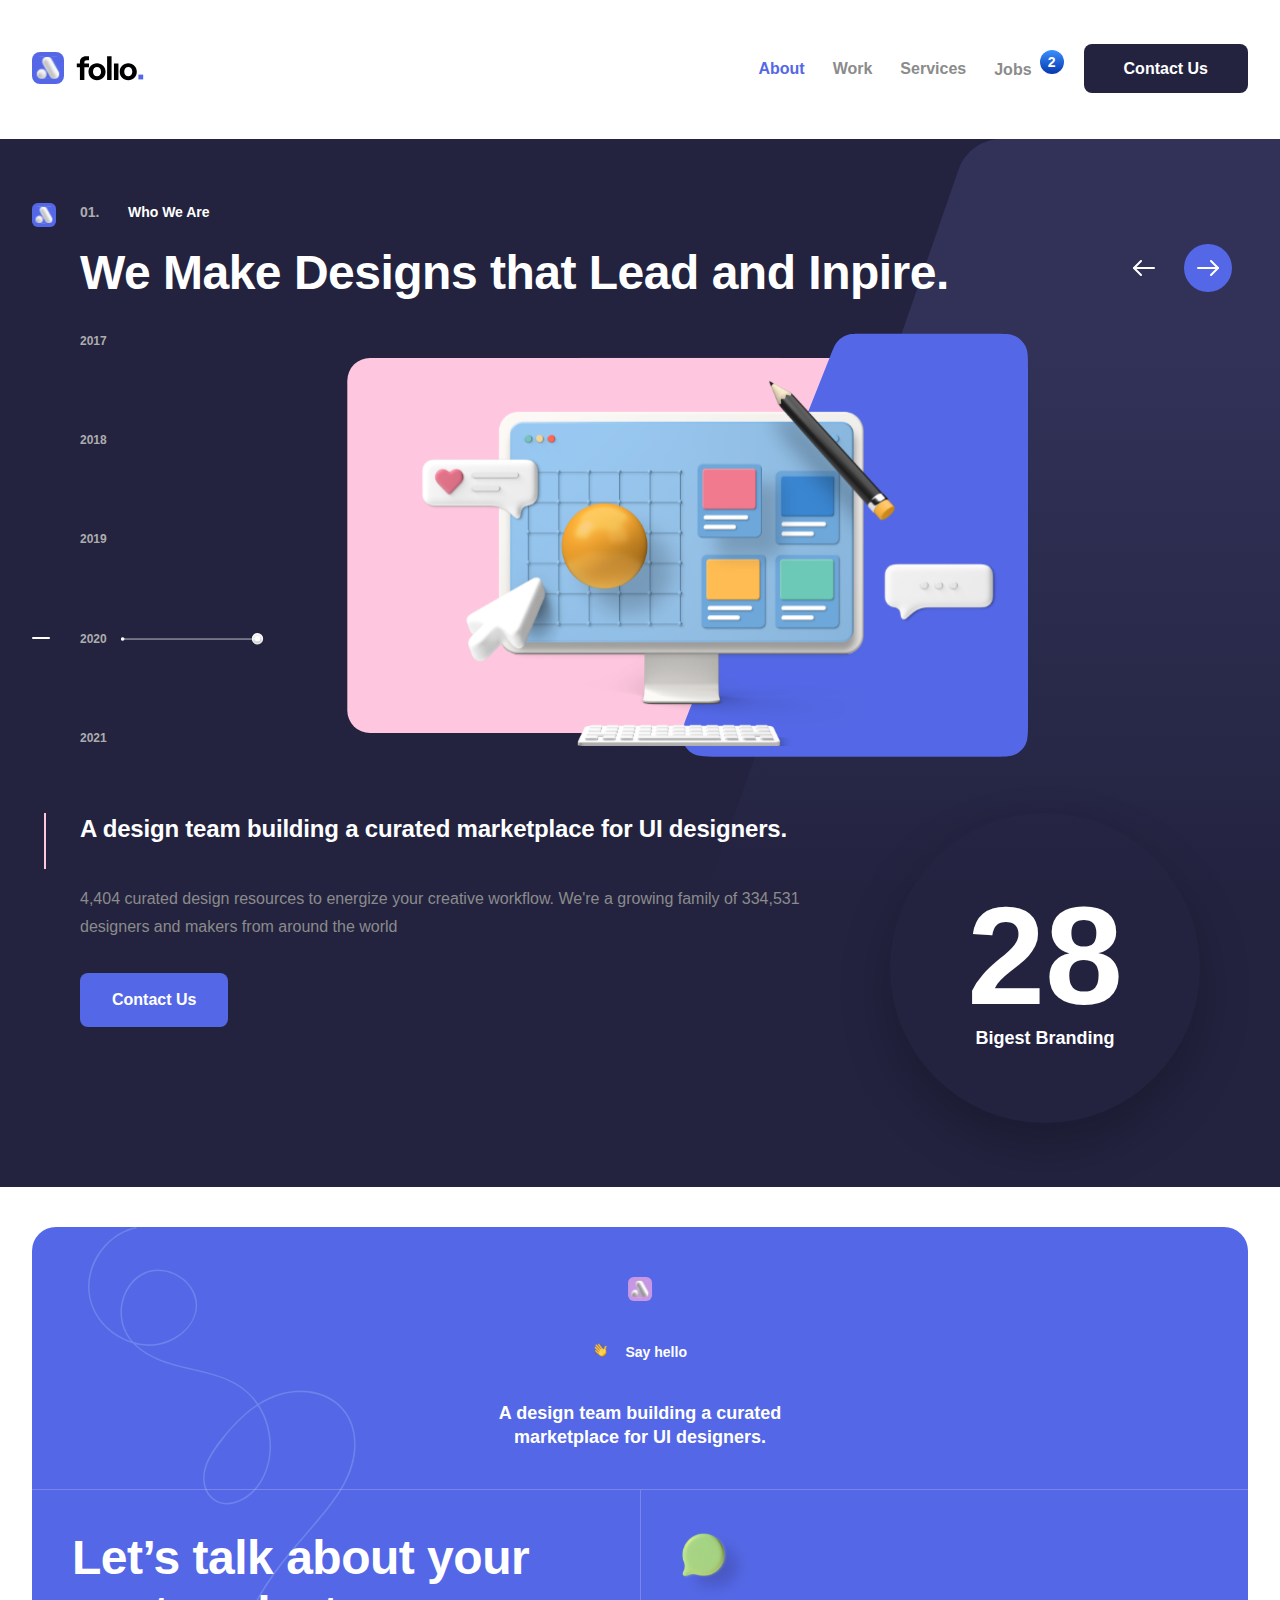
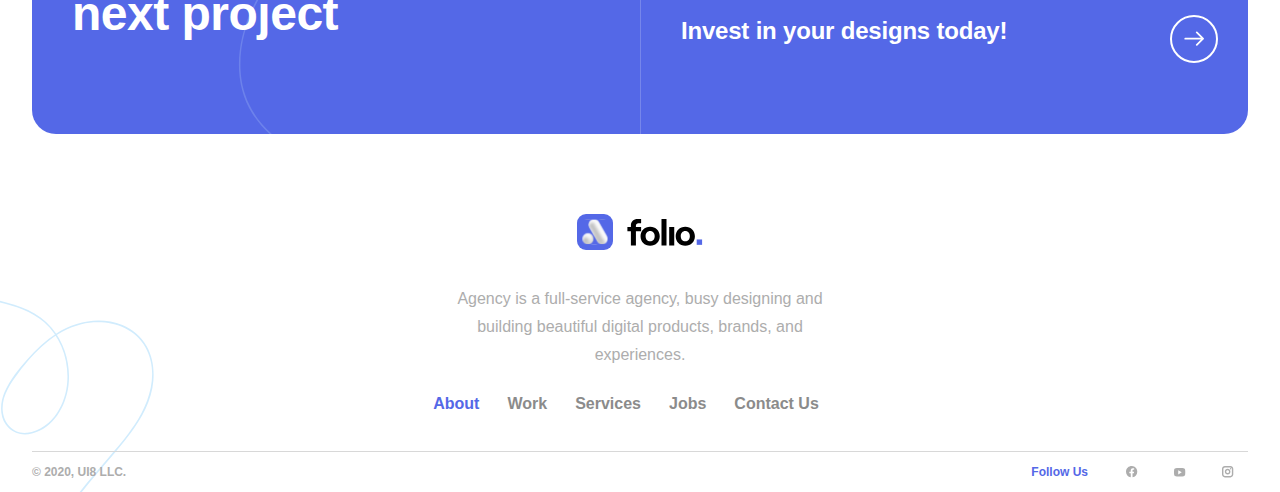
==== commit d3e58b72: "responsive pages index and about" ====
--- a/about.html
+++ b/about.html
@@ -71,13 +71,17 @@
   </nav>
 
   <section class="about">
-    <div class="container">
-      <div class="summary__tag">
-        <span class="summary__tag-number summary__tag-number--dark-mode">01.</span>
-        <span class="summary__tag-text summary__tag-text--dark-mode">Who We Are</span>
-      </div>
-
-      <div class="summary__title summary__title--dark-mode mb-32">We Make Designs that Lead and Inpire.</div>
+    <div class="container about__container--tablet">
+      <img src="./imgs/logo-primary.svg" alt="Logo" class="about__logo">
+
+      <div class="summary">
+        <div class="summary__tag">
+          <span class="summary__tag-number summary__tag-number--dark-mode">01.</span>
+          <span class="summary__tag-text summary__tag-text--dark-mode">Who We Are</span>
+        </div>
+
+        <div class="summary__title summary__title--dark-mode mb-32">We Make Designs that Lead and Inpire.</div>
+      </div>
 
       <div class="navigation">
         <button class="navigation__button navigation__button--transparent">
@@ -94,14 +98,27 @@
       </div>
     </div>
 
-    <img src="./imgs/who-we-are.svg" alt="Who We Are" class="about__image">
-
-    <div class="container">
-      <h6 class="about__heading">A design team building a curated marketplace for UI designers.</h6>
-
-      <p class="about__text">4,404 curated design resources to energize your creative workflow. We're a growing family of 334,531 designers and makers from around the world</p>
-
-      <a href="#" class="button">Contact Us</a>
+    <div class="timeline">
+      <ul class="timeline__years">
+        <li class="timeline__item">2017</li>
+        <li class="timeline__item">2018</li>
+        <li class="timeline__item">2019</li>
+        <li class="timeline__item timeline__item--active">2020</li>
+        <li class="timeline__item">2021</li>
+      </ul>
+
+      <img src="./imgs/who-we-are.svg" alt="Who We Are" class="timeline__image timeline__image--mobile">
+      <img src="./imgs/who-we-are-tablet.svg" alt="Who We Are" class="timeline__image timeline__image--tablet">
+    </div>
+
+    <div class="about__info">
+      <div class="about__description">
+        <h6 class="about__heading">A design team building a curated marketplace for UI designers.</h6>
+
+        <p class="about__text">4,404 curated design resources to energize your creative workflow. We're a growing family of 334,531 designers and makers from around the world</p>
+
+        <a href="#" class="button">Contact Us</a>
+      </div>
 
       <div class="about__branding">
         <p class="about__branding-number">28</p>
--- a/styles/styles.css
+++ b/styles/styles.css
@@ -143,18 +143,45 @@
   top: -40px;
   left: 40px;
 }
+@media (min-width: 768px) {
+  .hero__image {
+    top: 0;
+    left: -32px;
+  }
+}
+@media (min-width: 768px) {
+  .hero__container--tablet {
+    display: grid;
+    grid-template-columns: 1fr 1fr;
+    padding-bottom: 32px;
+  }
+  .hero__swipe {
+    display: flex;
+    align-items: center;
+    margin-top: 32px;
+  }
+  .hero__swipe-text {
+    font-style: normal;
+    font-weight: 600;
+    font-size: 1rem;
+    line-height: 1.375rem;
+    color: #8B8B8B;
+    margin-left: 16px;
+    width: 90px;
+  }
+}
 
 .about {
   background-color: #232340;
   overflow-x: hidden;
   padding: 64px 0;
 }
-.about__image {
-  position: relative;
-  top: 0;
-  left: -115px;
-  height: 424px;
-  margin: 56px 0;
+@media (min-width: 768px) {
+  .about {
+    background-image: url(../../imgs/bg-about.svg);
+    background-repeat: no-repeat;
+    background-position-x: right;
+  }
 }
 .about__heading {
   font-style: normal;
@@ -184,6 +211,11 @@
   border-radius: 50%;
   margin-top: 56px;
 }
+@media (min-width: 768px) {
+  .about__branding {
+    margin-top: 0;
+  }
+}
 .about__branding-number {
   color: #FFFFFF;
   font-size: 8.75rem;
@@ -195,6 +227,52 @@
   font-size: 1.125rem;
   line-height: 1.5rem;
   color: #FFFFFF;
+}
+.about__logo {
+  display: none;
+}
+@media (min-width: 768px) {
+  .about__logo {
+    display: block;
+  }
+}
+@media (min-width: 768px) {
+  .about__container--tablet {
+    display: grid;
+    grid-template-columns: 24px 1fr auto;
+    gap: 24px;
+  }
+  .about__info {
+    margin-top: 56px;
+    padding: 0 32px;
+    display: grid;
+    grid-template-columns: 1fr auto;
+    gap: 32px;
+  }
+}
+@media (min-width: 768px) and (min-width: 1024px) {
+  .about__info {
+    padding: 0 80px;
+  }
+}
+@media (min-width: 768px) {
+  .about__description {
+    position: relative;
+  }
+  .about__description::before {
+    content: "";
+    position: absolute;
+    top: 0;
+    left: -16px;
+    width: 2px;
+    height: 56px;
+    background-color: #FFC7DF;
+  }
+}
+@media (min-width: 768px) and (min-width: 1024px) {
+  .about__description::before {
+    left: -36px;
+  }
 }
 
 .select {
@@ -589,6 +667,64 @@
   position: relative;
   padding-bottom: 48px;
 }
+@media (min-width: 768px) {
+  .cta {
+    border-radius: 28px;
+    padding: 80px;
+    display: grid;
+    grid-template-columns: 28px 260px;
+    gap: 300px;
+    background-color: #5468E7;
+    background-image: url(../../imgs/phone-tablet.svg);
+    background-repeat: no-repeat;
+    background-position-x: 24px;
+    background-position-y: 80px;
+  }
+  .cta__banner {
+    position: relative;
+    padding: 0 32px;
+  }
+}
+@media (min-width: 768px) and (min-width: 1024px) {
+  .cta__banner {
+    padding: 0 100px;
+  }
+}
+@media (min-width: 768px) {
+  .cta__banner::before {
+    content: "";
+    background: url(../../imgs/polygon-blue.svg);
+    background-repeat: no-repeat;
+    height: 100%;
+    width: 365px;
+    position: absolute;
+    top: 24px;
+    left: 12px;
+  }
+}
+@media (min-width: 768px) and (min-width: 1024px) {
+  .cta__banner::before {
+    left: 50px;
+  }
+}
+@media (min-width: 768px) {
+  .cta__banner::after {
+    content: "";
+    background: url(../../imgs/polygon-pink.svg);
+    background-repeat: no-repeat;
+    height: 100%;
+    width: 365px;
+    position: absolute;
+    top: 24px;
+    right: 0;
+    z-index: 2;
+  }
+}
+@media (min-width: 768px) and (min-width: 1024px) {
+  .cta__banner::after {
+    padding: 0 15px;
+  }
+}
 .cta__container {
   background-color: #5468E7;
   margin: 0 32px;
@@ -598,11 +734,29 @@
   height: 930px;
   box-sizing: border-box;
 }
+@media (min-width: 768px) {
+  .cta__container {
+    background-color: transparent;
+    height: 100%;
+    margin: 0;
+    padding: 0;
+    position: relative;
+    z-index: 3;
+  }
+}
 .cta__image {
   position: absolute;
   z-index: 0;
   top: 250px;
   left: -88px;
+}
+.cta__image--tablet {
+  display: none;
+}
+@media (min-width: 768px) {
+  .cta__image--mobile {
+    display: none;
+  }
 }
 
 .jobs {
@@ -776,6 +930,9 @@
 .summary__text--small {
   width: 180px;
 }
+.summary__text--medium {
+  width: 332px;
+}
 .summary__tag {
   margin-bottom: 24px;
 }
@@ -816,9 +973,20 @@
   gap: 32px;
   margin: 56px 32px 0;
 }
+@media (min-width: 768px) {
+  .projects {
+    grid-column: 2;
+    grid-template-columns: 1fr 1fr;
+  }
+}
 
 .project__image {
   max-width: 100%;
+}
+@media (min-width: 768px) {
+  .project__image {
+    width: 80%;
+  }
 }
 .project__image-container {
   background-color: #FFBA79;
@@ -833,6 +1001,11 @@
 .project__image-container--shade-2 {
   background-color: #908CFF;
 }
+@media (min-width: 768px) {
+  .project__image-container--shade-2 {
+    background-color: #D1ECFD;
+  }
+}
 .project__image-container--shade-3 {
   background-color: #E8BEFF;
 }
@@ -841,6 +1014,11 @@
 }
 .project__image-container--shade-5 {
   background-color: #D1ECFD;
+}
+@media (min-width: 768px) {
+  .project__image-container {
+    width: 90%;
+  }
 }
 .project__featured {
   position: absolute;
@@ -873,6 +1051,24 @@
   width: 228px;
   margin-top: 16px;
 }
+@media (min-width: 768px) {
+  .project__description {
+    width: 100%;
+  }
+}
+.project__description--tablet {
+  display: none;
+}
+@media (min-width: 768px) {
+  .project__description--tablet {
+    display: block;
+  }
+}
+@media (min-width: 768px) {
+  .project__description--mobile {
+    display: none;
+  }
+}
 .project__link {
   display: inline-flex;
   justify-content: center;
@@ -885,6 +1081,39 @@
 }
 .project__link-img {
   width: 20px;
+}
+@media (min-width: 768px) {
+  .project__link {
+    position: absolute;
+    top: 200px;
+    right: 0;
+  }
+}
+.project__featured {
+  display: none;
+}
+@media (min-width: 768px) {
+  .project__item {
+    position: relative;
+  }
+  .project__featured {
+    color: #FFFFFF;
+    font-weight: 600;
+    font-size: 0.625rem;
+    line-height: 0.8125rem;
+    margin-bottom: 16px;
+    display: inline-block;
+    background-color: #908CFF;
+    padding: 8px 16px;
+    border-radius: 14px;
+    height: -webkit-fit-content;
+    height: -moz-fit-content;
+    height: fit-content;
+    position: absolute;
+    top: 24px;
+    left: -24px;
+    z-index: 1;
+  }
 }
 
 .service {
@@ -994,6 +1223,11 @@
   justify-content: center;
   align-items: center;
 }
+@media (min-width: 768px) {
+  .carousel {
+    align-self: flex-start;
+  }
+}
 .carousel__navigation {
   display: flex;
   align-items: center;
@@ -1152,6 +1386,11 @@
   top: 0;
   left: 40px;
 }
+@media (min-width: 768px) {
+  .bento__image {
+    left: -32px;
+  }
+}
 .bento__featured {
   color: #FFFFFF;
   font-weight: 600;
@@ -1177,6 +1416,10 @@
   color: #5468E7;
   margin-top: 16px;
 }
+.bento__container--tablet {
+  display: grid;
+  grid-template-columns: 1fr 1fr;
+}
 
 .overview {
   background-image: url(../../imgs/line-bento.svg);
@@ -1188,6 +1431,15 @@
   position: relative;
   top: 0;
   left: 40px;
+}
+.overview__container--tablet {
+  padding-bottom: 56px;
+}
+@media (min-width: 768px) {
+  .overview__container--tablet {
+    display: grid;
+    grid-template-columns: 1fr 1fr;
+  }
 }
 
 .application {
@@ -1231,6 +1483,109 @@
   width: 92px;
 }
 
+@media (min-width: 768px) {
+  .recent-work {
+    display: grid;
+    grid-template-columns: 24px auto;
+    padding: 0 32px;
+    background-image: url(../../imgs/bg-recent.svg);
+    background-size: cover;
+  }
+}
+.recent-work__logo {
+  display: none;
+}
+@media (min-width: 768px) {
+  .recent-work__logo {
+    display: block;
+  }
+}
+
+.timeline {
+  display: grid;
+  grid-template-columns: 32px 1fr;
+  gap: 64px;
+  padding: 0 32px;
+}
+@media (min-width: 1024px) {
+  .timeline {
+    padding: 0 80px;
+  }
+}
+.timeline__years {
+  display: none;
+}
+@media (min-width: 768px) {
+  .timeline__years {
+    display: grid;
+    grid-template-columns: 1fr;
+    gap: 72px;
+  }
+}
+.timeline__image {
+  position: relative;
+  top: 0;
+  left: -115px;
+  height: 424px;
+  margin: 56px 0;
+}
+@media (min-width: 768px) {
+  .timeline__image {
+    position: initial;
+    margin: 0;
+  }
+  .timeline__image--mobile {
+    display: none;
+  }
+}
+.timeline__image--tablet {
+  display: none;
+}
+@media (min-width: 768px) {
+  .timeline__image--tablet {
+    display: block;
+    width: 100%;
+  }
+}
+@media (min-width: 768px) {
+  .timeline__item {
+    font-style: normal;
+    font-weight: 600;
+    font-size: 0.75rem;
+    line-height: 1rem;
+    color: #ADADAD;
+  }
+  .timeline__item--active {
+    position: relative;
+  }
+  .timeline__item--active::before {
+    content: "";
+    position: absolute;
+    top: 25%;
+    left: -24px;
+    width: 18px;
+    height: 2px;
+    border-radius: 1px;
+    background-color: #FFFFFF;
+  }
+}
+@media (min-width: 768px) and (min-width: 1024px) {
+  .timeline__item--active::before {
+    left: -48px;
+  }
+}
+@media (min-width: 768px) {
+  .timeline__item--active::after {
+    content: url(../../imgs/point-line.svg);
+    position: absolute;
+    top: 10%;
+    right: -24px;
+    width: 16px;
+    height: 2px;
+    border-radius: 1px;
+  }
+}
+
 .container {
   padding: 0 32px;
 }
@@ -1242,6 +1597,9 @@
   text-align: center;
 }
 
+.mr-32 {
+  margin-right: 32px;
+}
 .mb-8 {
   margin-bottom: 8px;
 }
@@ -1257,6 +1615,9 @@
 .mb-40 {
   margin-bottom: 40px;
 }
+.mt-0 {
+  margin-top: 0;
+}
 .mt-36 {
   margin-top: 36px;
 }
@@ -1265,9 +1626,33 @@
 }
 .mt-56 {
   margin-top: 56px;
+}
+@media (min-width: 768px) {
+  .mt-0--tablet {
+    margin-top: 0;
+  }
 }
 
 .z-index-1 {
   position: relative;
   z-index: 1;
+}
+
+@media (min-width: 768px) {
+  .d-none-tablet {
+    display: none;
+  }
+  .d-flex-tablet {
+    display: flex;
+    align-items: center;
+    justify-content: space-between;
+  }
+}
+.d-inline-flex-tablet {
+  display: none;
+}
+@media (min-width: 768px) {
+  .d-inline-flex-tablet {
+    display: inline-flex;
+  }
 }/*# sourceMappingURL=styles.css.map */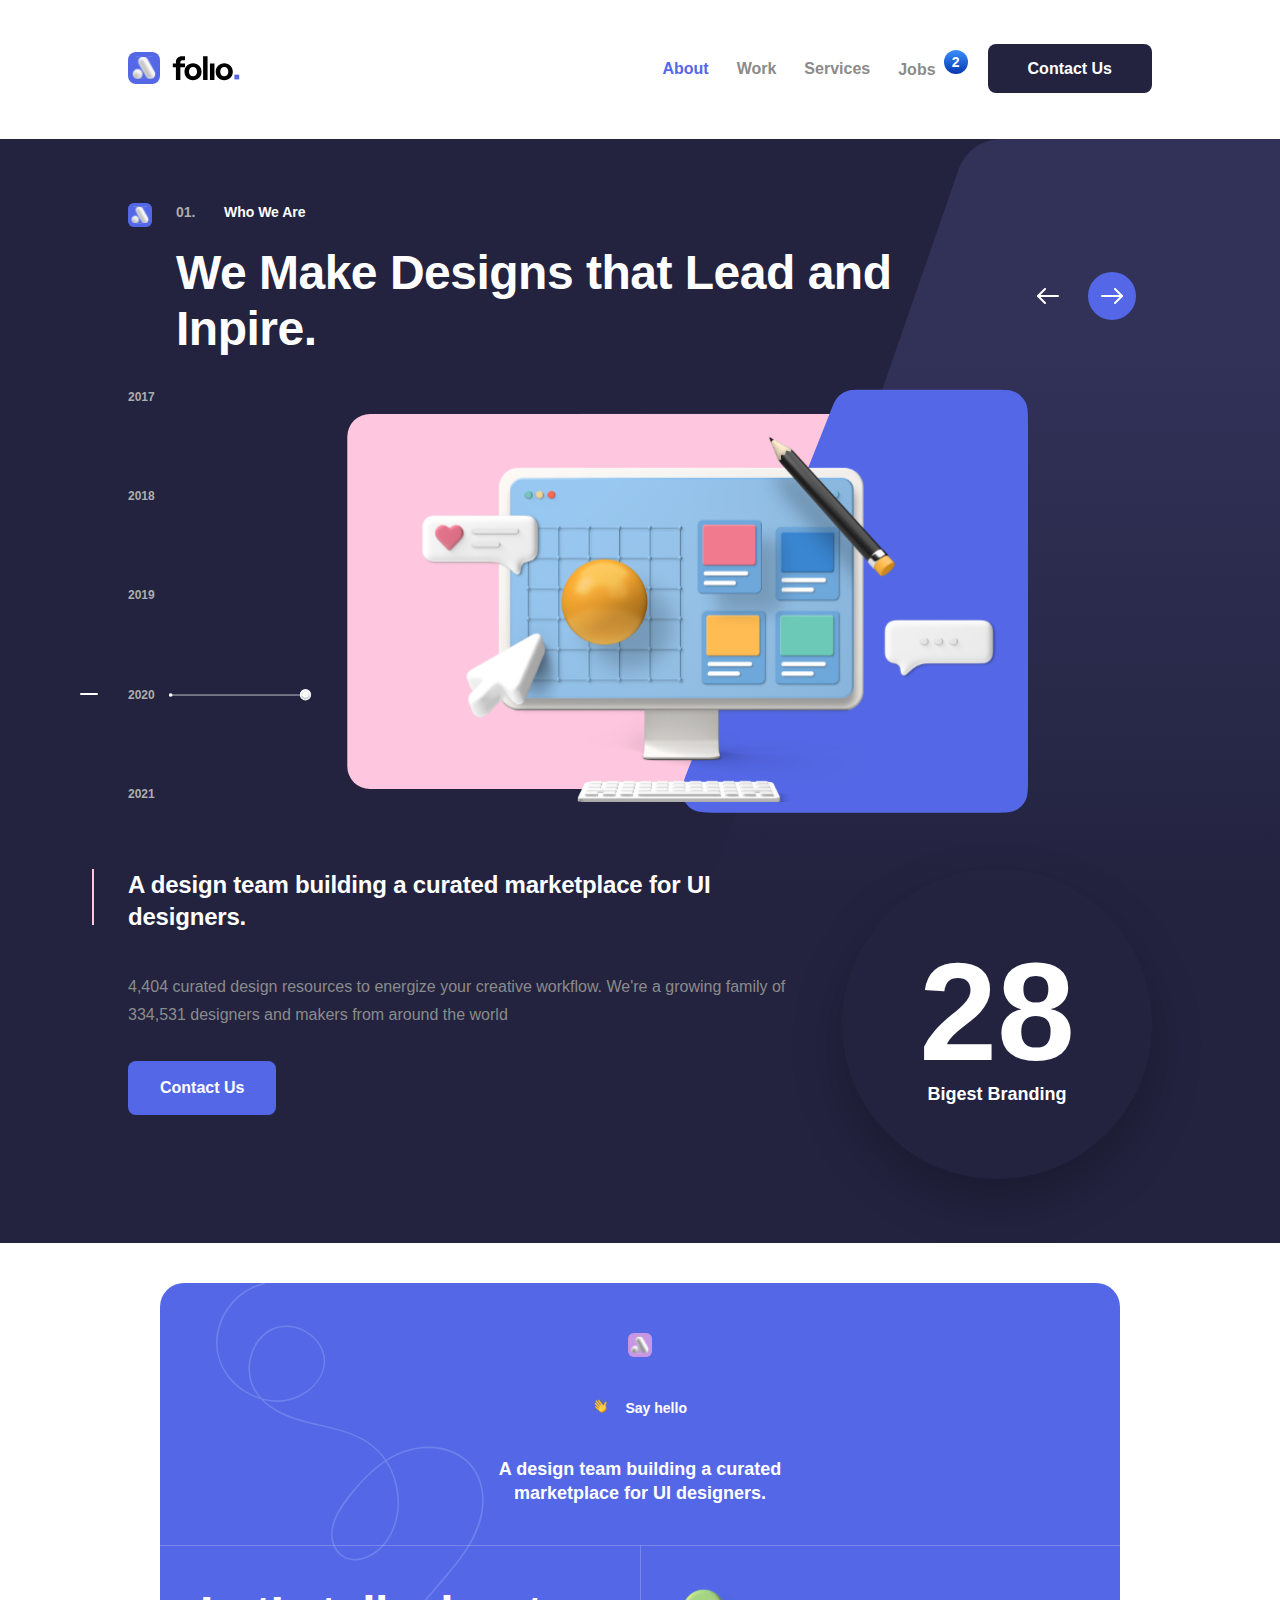
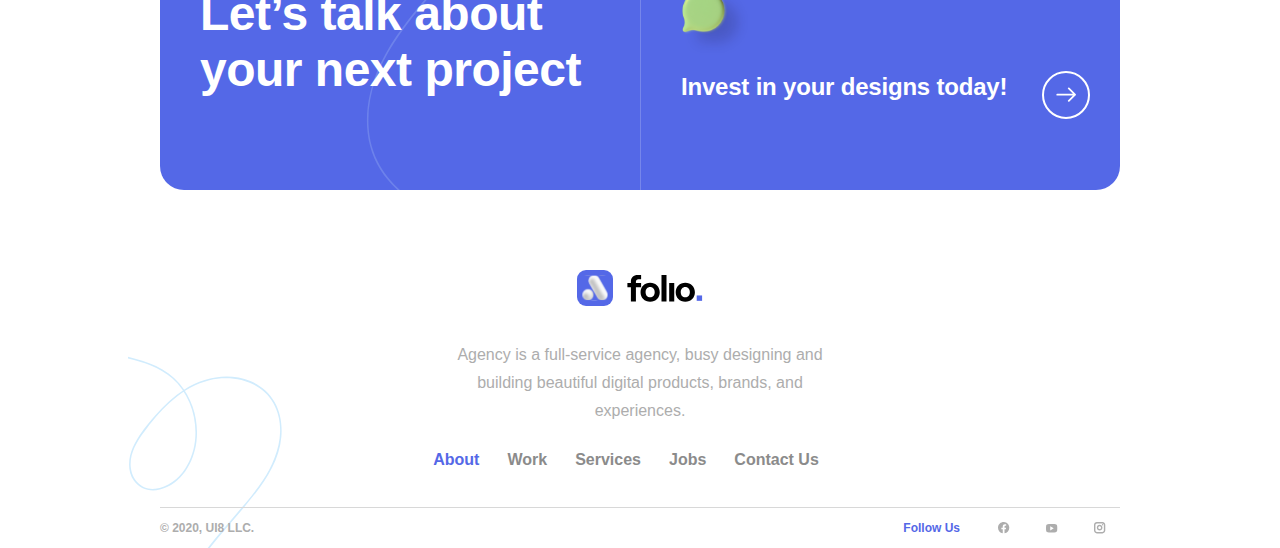
==== commit 68b3b225: "add desktop responsivity" ====
--- a/about.html
+++ b/about.html
@@ -16,7 +16,7 @@
   <link rel="stylesheet" href="./styles/styles.css">
 </head>
 <body>
-  <header class="header">
+  <header class="header container--large">
     <a href="./" class="header__logo">
       <img src="./imgs/logo-light-mode.svg" alt="Logo Folio Agency" class="header__image">
     </a>
@@ -71,7 +71,7 @@
   </nav>
 
   <section class="about">
-    <div class="container about__container--tablet">
+    <div class="container about__container--tablet container--large">
       <img src="./imgs/logo-primary.svg" alt="Logo" class="about__logo">
 
       <div class="summary">
@@ -98,7 +98,7 @@
       </div>
     </div>
 
-    <div class="timeline">
+    <div class="timeline container--large">
       <ul class="timeline__years">
         <li class="timeline__item">2017</li>
         <li class="timeline__item">2018</li>
@@ -111,7 +111,7 @@
       <img src="./imgs/who-we-are-tablet.svg" alt="Who We Are" class="timeline__image timeline__image--tablet">
     </div>
 
-    <div class="about__info">
+    <div class="about__info container--large">
       <div class="about__description">
         <h6 class="about__heading">A design team building a curated marketplace for UI designers.</h6>
 
@@ -127,7 +127,7 @@
     </div>
   </section>
 
-  <footer class="footer">
+  <footer class="footer container--large">
     <div class="footer__card">
       <img src="./imgs/speech-bubble.svg" alt="Speech baloon" class="footer__speech">
       <img src="./imgs/logo-purple.svg" alt="Logo Folio Agency" class="footer__logo">
--- a/styles/styles.css
+++ b/styles/styles.css
@@ -1020,19 +1020,6 @@
     width: 90%;
   }
 }
-.project__featured {
-  position: absolute;
-  left: 24px;
-  bottom: 24px;
-  color: #FFFFFF;
-  font-weight: 600;
-  font-size: 0.625rem;
-  line-height: 0.8125rem;
-  display: inline-block;
-  background-color: #908CFF;
-  padding: 8px 16px;
-  border-radius: 14px;
-}
 .project__title {
   font-style: normal;
   font-weight: 700;
@@ -1115,12 +1102,18 @@
     z-index: 1;
   }
 }
+@media (min-width: 768px) and (min-width: 768px) {
+  .project__featured {
+    left: -55%;
+  }
+}
 
 .service {
   background: linear-gradient(360deg, rgba(255, 255, 255, 0.0001) 0%, rgba(237, 229, 240, 0.504289) 100%);
 }
 .service__line {
   background: url(../../imgs/line-services.svg);
+  background-repeat: no-repeat;
   position: absolute;
   top: 976px;
   left: 0;
@@ -1128,8 +1121,16 @@
   height: 560px;
   z-index: -1;
 }
+@media (min-width: 768px) {
+  .service__line {
+    top: 0;
+    left: 32px;
+    width: 80%;
+  }
+}
 .service__line-2 {
   background: url(../../imgs/line-services-2.svg);
+  background-repeat: no-repeat;
   position: absolute;
   top: 1836px;
   left: -53px;
@@ -1137,10 +1138,29 @@
   height: 560px;
   z-index: -1;
 }
+@media (min-width: 768px) {
+  .service__line-2 {
+    display: none;
+  }
+}
 .service__list {
   display: grid;
   grid-template-columns: 1fr;
   gap: 24px;
+  padding: 0 32px;
+}
+@media (min-width: 768px) {
+  .service__list {
+    grid-template-columns: repeat(4, 1fr);
+    gap: 0;
+    align-items: center;
+    margin: 96px 0;
+  }
+}
+@media (min-width: 1024px) {
+  .service__list {
+    padding: 0 96px;
+  }
 }
 .service__item {
   display: flex;
@@ -1152,10 +1172,30 @@
   box-sizing: border-box;
   padding: 48px 0;
 }
+@media (min-width: 768px) {
+  .service__item {
+    flex-direction: column;
+    box-shadow: none;
+    box-shadow: 0 6px rgba(237, 237, 237, 0.5);
+    border-radius: 0;
+  }
+  .service__item:first-of-type {
+    border-radius: 32px 0 0 32px;
+  }
+  .service__item:last-of-type {
+    border-radius: 0 32px 32px 0;
+  }
+}
 .service__item--highlight {
   background-color: #5468E7;
   box-shadow: none;
 }
+@media (min-width: 768px) {
+  .service__item--highlight {
+    border-radius: 32px;
+    height: 150%;
+  }
+}
 .service__name {
   margin-left: 24px;
   font-style: normal;
@@ -1164,8 +1204,45 @@
   line-height: 1.5rem;
   color: #5468E7;
 }
+@media (min-width: 768px) {
+  .service__name {
+    margin: 0;
+    margin-top: 32px;
+  }
+}
 .service__name--highlight {
   color: #FFFFFF;
+}
+.service__achievments-logo {
+  display: none;
+}
+@media (min-width: 768px) {
+  .service__achievments-logo {
+    display: inline-block;
+    margin-right: 32px;
+  }
+}
+@media (min-width: 768px) {
+  .service__container--tablet {
+    display: grid;
+    grid-template-columns: 24px 1fr auto;
+    padding: 0 32px;
+  }
+  .service__achievments-container {
+    display: grid;
+    grid-template-columns: 1fr 1fr;
+  }
+  .service__achievments-container .carousel {
+    grid-column: 1;
+    grid-row: 1/span 2;
+  }
+}
+@media (min-width: 1024px) {
+  .service__container--tablet {
+    display: grid;
+    grid-template-columns: 24px 1fr auto;
+    padding: 0 96px;
+  }
 }
 
 .successfull__number {
@@ -1268,6 +1345,48 @@
   width: 100%;
   height: 600px;
   position: absolute;
+}
+@media (min-width: 768px) {
+  .cs-about::after {
+    background-position-x: center;
+  }
+}
+.cs-about__logo {
+  display: none;
+}
+@media (min-width: 768px) {
+  .cs-about__logo {
+    display: block;
+    grid-row: 1/span 2;
+  }
+}
+@media (min-width: 768px) {
+  .cs-about__container {
+    display: grid;
+    grid-template-columns: 24px 1fr;
+    padding: 0 32px;
+  }
+  .cs-about__container .numbers {
+    display: grid;
+    grid-template-columns: 1fr 1fr;
+  }
+  .cs-about__container .numbers .numbers__item:first-child {
+    grid-row: 1;
+    grid-column: 2;
+  }
+  .cs-about__container .numbers .numbers__item:last-child {
+    grid-row: 1;
+    grid-column: 1;
+    margin-top: 100px;
+  }
+}
+
+@media (min-width: 768px) {
+  .cs-about__visual-container {
+    display: grid;
+    grid-template-columns: 24px 1fr 1fr;
+    padding: 0 32px;
+  }
 }
 
 .numbers {
@@ -1500,6 +1619,9 @@
     display: block;
   }
 }
+.recent-work .project__featured {
+  display: none;
+}
 
 .timeline {
   display: grid;
@@ -1586,15 +1708,109 @@
   }
 }
 
+.work__logo {
+  display: none;
+}
+
+@media (min-width: 768px) {
+  .work__projects {
+    display: grid;
+    grid-template-columns: 1fr 1fr;
+    grid-template-rows: repeat(3, auto);
+  }
+  .work__projects .project__item:first-of-type {
+    grid-column: span 2;
+    display: grid;
+    grid-template-columns: 1fr 2fr;
+  }
+  .work__projects .project__item:first-of-type .project__info {
+    grid-column: 1;
+    grid-row: 1;
+    margin-top: 48px;
+  }
+  .work__projects .project__item:first-of-type .project__image-container {
+    grid-row: 1;
+    grid-column: 2;
+  }
+  .work__projects .project__item:first-of-type .project__link {
+    top: 80px;
+    right: 20px;
+  }
+  .work__projects .project__item:not(.project__item:first-of-type) {
+    display: grid;
+    grid-template-rows: auto auto 1fr;
+  }
+  .work__projects .project__item:not(.project__item:first-of-type) .project__title {
+    grid-row: 1;
+    margin-bottom: 24px;
+  }
+  .work__projects .project__item:not(.project__item:first-of-type) .project__link {
+    top: 300px;
+  }
+  .work__projects .project__item:not(.project__item:first-of-type):nth-of-type(2n) {
+    margin-top: 200px;
+  }
+  .work__logo {
+    display: block;
+    margin-right: 24px;
+  }
+  .work__container--tablet {
+    display: grid;
+    grid-template-columns: 24px 1fr 120px;
+    padding: 0 32px;
+  }
+  .work__container--tablet .work__button {
+    margin: 0;
+    padding: 0;
+    margin-top: 48px;
+  }
+  .work__container--tablet .work__button .button {
+    padding: 0.5rem 1rem;
+  }
+}
+@media (min-width: 768px) {
+  .project__link--mobile {
+    display: none;
+  }
+}
+
+.project__link--tablet {
+  display: none;
+}
+@media (min-width: 768px) {
+  .project__link--tablet {
+    display: block;
+    display: flex;
+    justify-content: center;
+    align-items: center;
+    border: none;
+    border-radius: 50%;
+    background-color: #5468E7;
+    border: none;
+  }
+}
+
 .container {
   padding: 0 32px;
 }
 .container--small {
   padding: 0 58px;
 }
+@media (min-width: 1280px) {
+  .container--large {
+    max-width: 1024px;
+    margin-right: auto;
+    margin-left: auto;
+  }
+}
 
 .text-align-center {
   text-align: center;
+}
+
+.align-items-center {
+  display: flex;
+  align-items: center;
 }
 
 .mr-32 {
@@ -1638,6 +1854,14 @@
   z-index: 1;
 }
 
+.d-block-tablet {
+  display: none;
+}
+@media (min-width: 768px) {
+  .d-block-tablet {
+    display: block;
+  }
+}
 @media (min-width: 768px) {
   .d-none-tablet {
     display: none;
